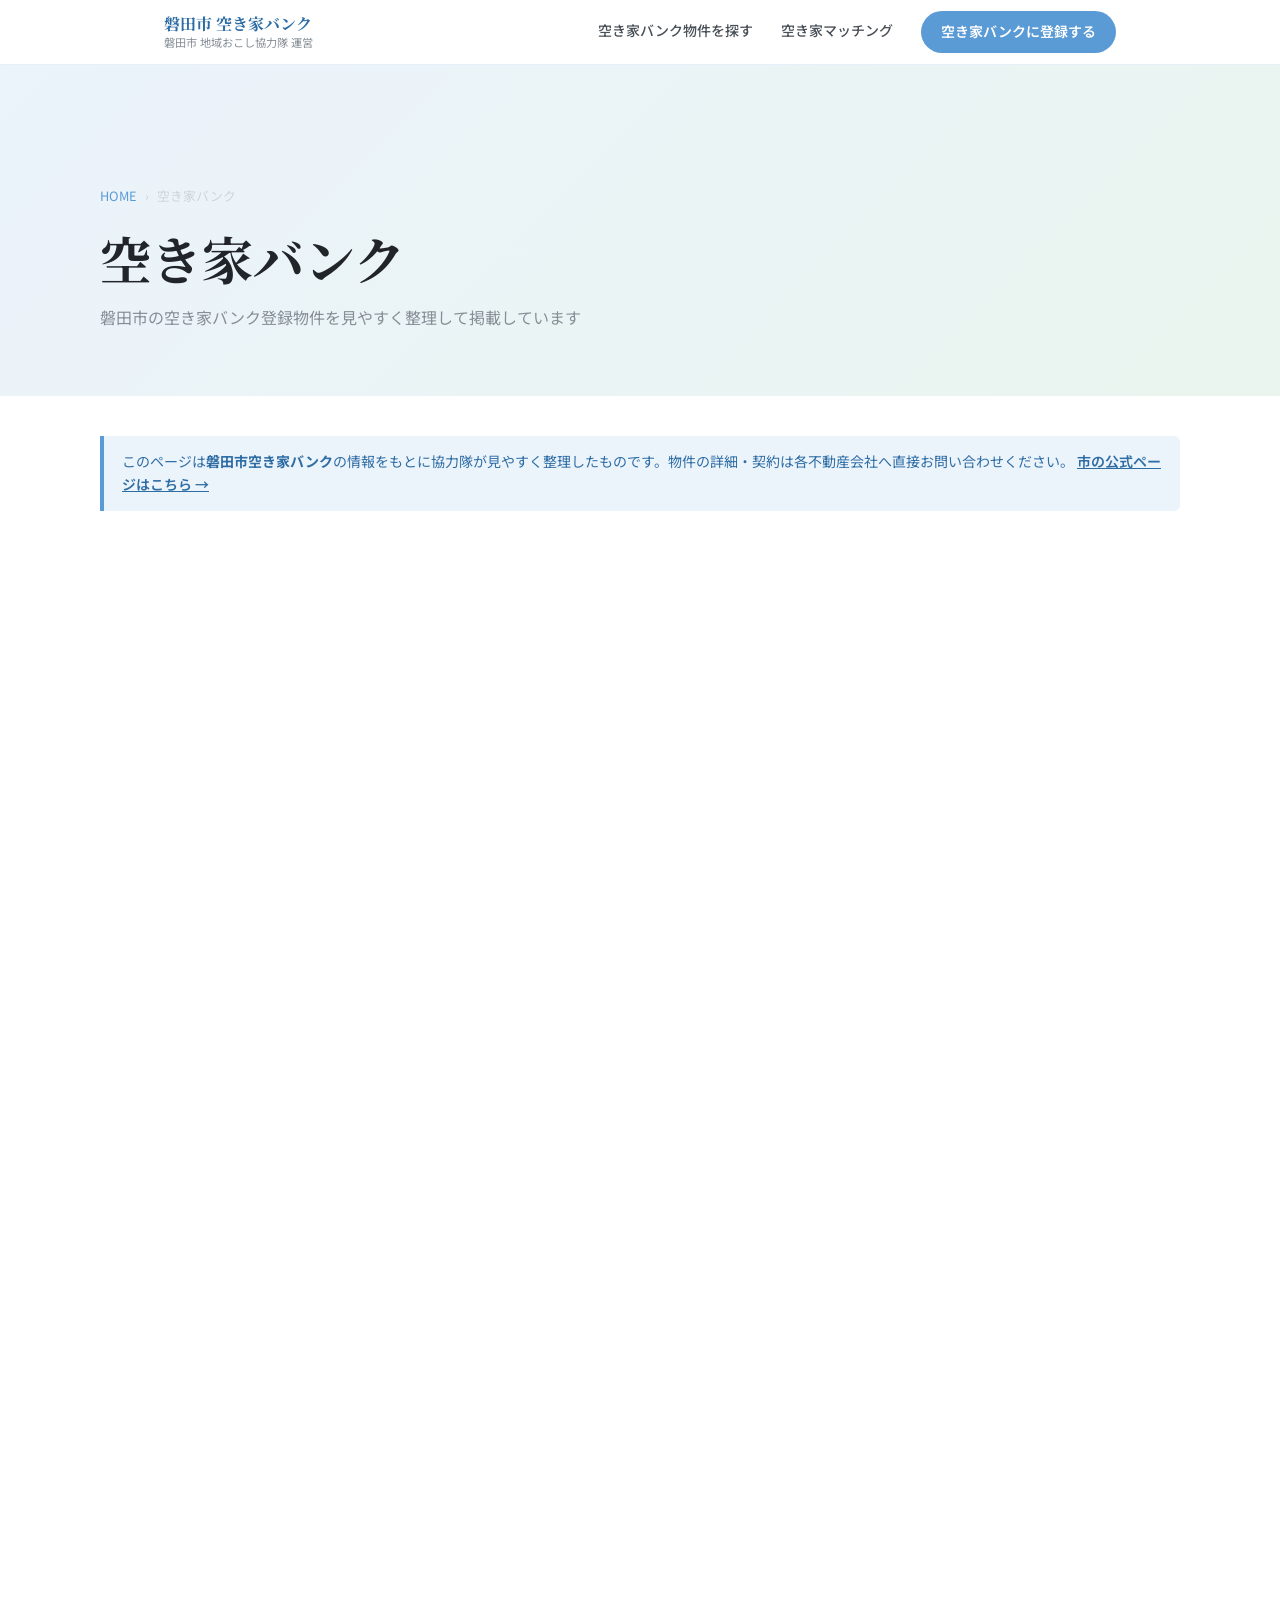
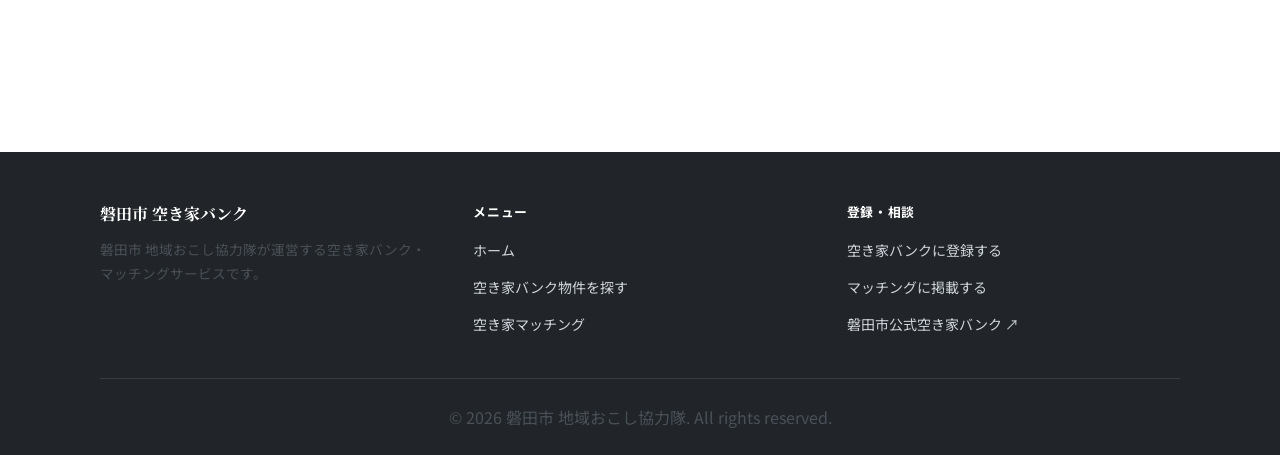
==== akiya-bank.html @ d86a4d5b "ヘッダー変更" ====
<!DOCTYPE html>
<html lang="ja">
<head>
  <meta charset="UTF-8">
  <meta name="viewport" content="width=device-width, initial-scale=1.0">
  <title>空き家バンク｜磐田市 地域おこし協力隊</title>
  <meta name="description" content="磐田市の空き家バンク登録物件を見やすく整理して掲載しています。エリア・カテゴリ・価格帯で絞り込めます。">
  <link rel="preconnect" href="https://fonts.googleapis.com">
  <link rel="preconnect" href="https://fonts.gstatic.com" crossorigin>
  <link href="https://fonts.googleapis.com/css2?family=Noto+Sans+JP:wght@400;500;700&family=Noto+Serif+JP:wght@400;700&display=swap" rel="stylesheet">
  <link rel="stylesheet" href="style.css">
  <style>
    .area-path { cursor: pointer; transition: opacity .15s; stroke: #fff; stroke-width: 2; }
    .area-path:hover { opacity: .82; }
    .area-path.active { stroke: var(--blue); stroke-width: 3; filter: drop-shadow(0 0 6px rgba(91,155,213,.4)); }

    /* 地図 + ボタン 左右レイアウト */
    .map-area-layout {
      display: flex;
      gap: 24px;
      align-items: center;
      margin-bottom: 8px;
    }
    .map-svg-wrap { flex-shrink: 0; }
    .map-area-buttons {
      flex: 1;
      display: flex;
      flex-direction: column;
      gap: 8px;
    }
    .area-btn {
      display: flex;
      align-items: center;
      gap: 10px;
      padding: 10px 16px;
      border-radius: var(--radius-sm);
      border: 1.5px solid var(--gray-200);
      background: var(--white);
      cursor: pointer;
      font-size: .88rem;
      font-weight: 600;
      color: var(--gray-700);
      transition: all var(--transition);
      font-family: 'Noto Sans JP', sans-serif;
      text-align: left;
      width: 100%;
    }
    .area-btn-swatch {
      width: 14px;
      height: 14px;
      border-radius: 3px;
      flex-shrink: 0;
      border: 1px solid rgba(0,0,0,.08);
    }
    .area-btn:hover { border-color: var(--blue); color: var(--blue-dark); }
    .area-btn.active {
      background: var(--blue-light);
      border-color: var(--blue);
      color: var(--blue-dark);
    }
    .area-btn.all-btn.active {
      background: var(--gray-900);
      border-color: var(--gray-900);
      color: var(--white);
    }
    @media (max-width: 600px) {
      .map-area-layout { flex-direction: column; align-items: stretch; }
      .map-svg-wrap { text-align: center; }
    }

    .search-box {
      background: var(--gray-50);
      border-radius: var(--radius-lg);
      padding: 28px;
      margin-bottom: 40px;
      border: 1px solid var(--gray-100);
    }
    .search-section-title {
      font-size: .75rem;
      font-weight: 700;
      color: var(--gray-500);
      letter-spacing: .08em;
      text-transform: uppercase;
      margin-bottom: 12px;
    }
    .search-divider {
      display: flex;
      align-items: center;
      gap: 12px;
      margin: 20px 0;
      color: var(--gray-500);
      font-size: .8rem;
    }
    .search-divider::before,
    .search-divider::after {
      content: '';
      flex: 1;
      height: 1px;
      background: var(--gray-300);
    }

    .sort-bar {
      display: flex;
      justify-content: space-between;
      align-items: center;
      margin-bottom: 20px;
      flex-wrap: wrap;
      gap: 12px;
    }
    .result-info { font-size: .9rem; color: var(--gray-500); }
    .result-info strong { color: var(--gray-900); font-size: 1.1rem; }
    .sort-select {
      padding: 8px 14px;
      border: 1.5px solid var(--gray-300);
      border-radius: 100px;
      font-size: .85rem;
      font-family: 'Noto Sans JP', sans-serif;
      color: var(--gray-700);
      background: var(--white);
      cursor: pointer;
      outline: none;
      appearance: none;
      padding-right: 28px;
      background-image: url("data:image/svg+xml,%3Csvg xmlns='http://www.w3.org/2000/svg' width='12' height='8' viewBox='0 0 12 8'%3E%3Cpath d='M1 1l5 5 5-5' stroke='%23868E96' stroke-width='1.5' fill='none' stroke-linecap='round'/%3E%3C/svg%3E");
      background-repeat: no-repeat;
      background-position: right 10px center;
    }

    .props-grid {
      display: grid;
      grid-template-columns: repeat(3, 1fr);
      gap: 24px;
    }

    .prop-detail-link {
      display: block;
      margin-top: 12px;
      padding: 8px;
      border-radius: var(--radius-sm);
      background: var(--blue-light);
      color: var(--blue-dark);
      font-size: .8rem;
      font-weight: 600;
      text-align: center;
      transition: background var(--transition);
    }
    .prop-detail-link:hover { background: var(--blue); color: var(--white); }

    .sold-overlay {
      position: relative;
    }
    .sold-overlay::after {
      content: '成約済';
      position: absolute;
      top: 12px; right: 12px;
      background: rgba(192,57,43,.9);
      color: #fff;
      font-size: .75rem;
      font-weight: 700;
      padding: 4px 10px;
      border-radius: 100px;
    }

    .notice-box {
      background: var(--blue-light);
      border-left: 4px solid var(--blue);
      border-radius: 0 var(--radius-sm) var(--radius-sm) 0;
      padding: 14px 18px;
      font-size: .875rem;
      color: var(--blue-dark);
      margin-bottom: 28px;
      line-height: 1.7;
    }

    .no-results {
      grid-column: 1/-1;
      text-align: center;
      padding: 60px 20px;
      color: var(--gray-500);
    }
    .no-results .icon { font-size: 3rem; margin-bottom: 12px; }

    @media (max-width: 900px) {
      .props-grid { grid-template-columns: repeat(2, 1fr); }
    }
    @media (max-width: 600px) {
      .props-grid { grid-template-columns: 1fr; }
      .search-box { padding: 18px; }
    }
  </style>
</head>
<body>

  <!-- ヘッダー -->
  <header class="site-header" id="header">
    <div class="header-inner">
      <a href="index.html" class="site-logo">
        磐田市 空き家バンク
        <span>磐田市 地域おこし協力隊 運営</span>
      </a>
      <nav class="nav-links">
        <a href="akiya-bank.html">空き家バンク物件を探す</a>
        <a href="akiya-matching.html">空き家マッチング</a>
        <a href="akiya-bank.html#register" class="nav-cta">空き家バンクに登録する</a>
      </nav>
      <button class="hamburger" id="hamburger" aria-label="メニューを開く">
        <span></span><span></span><span></span>
      </button>
    </div>
  </header>

  <nav class="mobile-nav" id="mobileNav">
    <a href="akiya-bank.html">空き家バンク物件を探す</a>
    <a href="akiya-matching.html">空き家マッチング</a>
    <a href="akiya-bank.html#register" class="nav-cta">空き家バンクに登録する</a>
  </nav>

  <main>

    <!-- ページヒーロー -->
    <div class="page-hero">
      <div class="container">
        <div class="breadcrumb" style="padding-top:0; margin-bottom:16px;">
          <a href="index.html">HOME</a>
          <span>›</span>
          <span>空き家バンク</span>
        </div>
        <h1>空き家バンク</h1>
        <p>磐田市の空き家バンク登録物件を見やすく整理して掲載しています</p>
      </div>
    </div>

    <section class="section" style="padding-top:40px;">
      <div class="container">

        <div class="notice-box">
          このページは<strong>磐田市空き家バンク</strong>の情報をもとに協力隊が見やすく整理したものです。物件の詳細・契約は各不動産会社へ直接お問い合わせください。
          <a href="https://www.city.iwata.shizuoka.jp/kurashi_tetsuzuki/juutaku_pet_seikatsu/1010112/1009122/index.html" target="_blank" style="color:var(--blue-dark);font-weight:600;text-decoration:underline;">市の公式ページはこちら →</a>
        </div>

        <!-- 検索ボックス -->
        <div class="search-box fade-up">

          <!-- エリアから探す（SVG地図 + ボタン） -->
          <div class="search-section-title">エリアから探す</div>
          <div class="map-area-layout">
            <div class="map-svg-wrap">
              <svg id="mapSvg" viewBox="0 0 246 504" xmlns="http://www.w3.org/2000/svg" style="width:100%;max-width:260px;display:block;">
                <path id="map-toyooka" class="area-path" fill="#C0DD97"
                  d="M220.5 14L246 0L220.5 31L213 42.5L189 70L196.5 89.5L178 106.5L160.5 146.5L134.5 154L124.5 169.5L109.5 205.5L81 195.5V169.5L89 128.5L98 119.5V82.5L89 58.5L134.5 35.5H146L153.5 20L220.5 14Z"
                  onclick="selectMapArea('toyooka')" />
                <text style="font-size:14px;font-weight:600;fill:#27500A;pointer-events:none;font-family:sans-serif" x="150" y="110" text-anchor="middle">豊岡</text>
                <path id="map-iwata" class="area-path" fill="#CECBF6"
                  d="M147.5 228.5L130.5 173.5L112 212L84.5 203L73.5 224.5L68 269H92.5L112 267L120 297.5L102 336.5L89 333L92.5 346L89 357.5L94.5 385.5H81L73.5 375.5L49.5 378V427.5L55.5 434.5L66 431.5L94.5 482.5L112 479L120 413.5H174.5L183 422L185 413.5L204 364L198 302H187V245.5L147.5 228.5Z"
                  onclick="selectMapArea('iwata')" />
                <text style="font-size:14px;font-weight:600;fill:#3C3489;pointer-events:none;font-family:sans-serif" x="148" y="310" text-anchor="middle">磐田</text>
                <path id="map-toyota" class="area-path" fill="#B5D4F4"
                  d="M33.5 320.5L67 270.5H90.5L111 268.5L119 297L101 334.5L87 331.5L90.5 345.5L87 357L90.5 383.5H82L74 373.5L51.5 377L22.5 368L33.5 320.5Z"
                  onclick="selectMapArea('toyota')" />
                <text style="font-size:14px;font-weight:600;fill:#0C447C;pointer-events:none;font-family:sans-serif" x="72" y="330" text-anchor="middle">豊田</text>
                <path id="map-ryuyo" class="area-path" fill="#FAC775"
                  d="M0 458L22 369.5L47 377.5V428L54 436L65 432.5L71 444L92 484L71 487L42.5 494.5L6.5 503.5L0 458Z"
                  onclick="selectMapArea('ryuyo')" />
                <text style="font-size:14px;font-weight:600;fill:#633806;pointer-events:none;font-family:sans-serif" x="42" y="460" text-anchor="middle">竜洋</text>
                <path id="map-fukuda" class="area-path" fill="#F5C4B3"
                  d="M122 415L113 479.5L209.5 470.5L204 440.5L214 436.5L209.5 424.5L188 418L183.5 424.5L173.5 415H122Z"
                  onclick="selectMapArea('fukuda')" />
                <text style="font-size:14px;font-weight:600;fill:#993C1D;pointer-events:none;font-family:sans-serif" x="165" y="450" text-anchor="middle">福田</text>
                <text style="font-size:11px;fill:#868E96;font-family:sans-serif" x="20" y="18" text-anchor="middle">N</text>
                <line x1="20" y1="22" x2="20" y2="34" stroke="#868E96" stroke-width="1"/>
                <polygon points="20,22 17,32 23,32" fill="#868E96"/>
              </svg>
            </div>
            <div class="map-area-buttons">
              <button class="area-btn all-btn active" onclick="selectMapArea('all')">
                <span class="area-btn-swatch" style="background:var(--gray-300);"></span>
                すべてのエリア
              </button>
              <button class="area-btn" id="abtn-toyooka" onclick="selectMapArea('toyooka')">
                <span class="area-btn-swatch" style="background:#C0DD97;"></span>
                豊岡
              </button>
              <button class="area-btn" id="abtn-iwata" onclick="selectMapArea('iwata')">
                <span class="area-btn-swatch" style="background:#CECBF6;"></span>
                磐田
              </button>
              <button class="area-btn" id="abtn-toyota" onclick="selectMapArea('toyota')">
                <span class="area-btn-swatch" style="background:#B5D4F4;"></span>
                豊田
              </button>
              <button class="area-btn" id="abtn-ryuyo" onclick="selectMapArea('ryuyo')">
                <span class="area-btn-swatch" style="background:#FAC775;"></span>
                竜洋
              </button>
              <button class="area-btn" id="abtn-fukuda" onclick="selectMapArea('fukuda')">
                <span class="area-btn-swatch" style="background:#F5C4B3;"></span>
                福田
              </button>
            </div>
          </div>

          <div class="search-divider">カテゴリから絞り込む</div>

          <!-- カテゴリから探す -->
          <div class="search-section-title">カテゴリ・条件</div>
          <div style="display:flex; gap:8px; flex-wrap:wrap; margin-bottom:16px;" id="categoryChips">
            <button class="chip active" data-cat="all">すべて</button>
            <button class="chip" data-cat="sale">売買</button>
            <button class="chip" data-cat="rent">賃貸</button>
            <button class="chip" data-cat="kominka">古民家</button>
            <button class="chip" data-cat="hiraya">平屋</button>
            <button class="chip" data-cat="parking">駐車場あり</button>
            <button class="chip" data-cat="reform">リフォーム済</button>
          </div>

          <!-- 価格帯 -->
          <div style="display:flex; gap:12px; align-items:center; flex-wrap:wrap;">
            <div class="search-section-title" style="margin:0;">価格帯</div>
            <select class="sort-select" id="priceFilter" style="border-radius:var(--radius-sm);">
              <option value="all">指定なし</option>
              <option value="0-500">〜500万円</option>
              <option value="500-1000">500〜1,000万円</option>
              <option value="1000-1500">1,000〜1,500万円</option>
              <option value="1500-2000">1,500〜2,000万円</option>
              <option value="2000-">2,000万円以上</option>
            </select>
          </div>

        </div>

        <!-- ソートバー -->
        <div class="sort-bar fade-up">
          <div class="result-info">
            <strong id="resultCount">8</strong> 件の物件
          </div>
          <select class="sort-select" id="sortSelect">
            <option value="default">並び替え：標準</option>
            <option value="price-asc">価格が安い順</option>
            <option value="price-desc">価格が高い順</option>
            <option value="new">新着順</option>
          </select>
        </div>

        <!-- 物件一覧 -->
        <div class="props-grid" id="propsGrid">

          <!-- 物件1 -->
          <div class="card prop-card fade-up"
            data-area="iwata"
            data-cat="sale kominka"
            data-price="300"
            data-sort-date="20260520"
            onclick="location.href='akiya-detail.html?id=prop-01'">
            <div class="card-img-placeholder" style="padding:0;overflow:hidden;">
              <img src="images/akiya/prop-01/exterior-1.png" alt="磐田市大平　平屋古民家" style="width:100%;height:100%;object-fit:cover;">
            </div>
            <div class="card-body">
              <div class="prop-tags">
                <span class="tag">売買</span>
                <span class="tag-green tag">豊岡</span>
                <span class="tag">古民家</span>
                <span class="tag">平屋</span>
              </div>
              <div class="prop-title">磐田市大平　平屋古民家（5DK）</div>
              <div class="prop-price">300万円<small>（税込）</small></div>
              <div class="prop-specs">
                <div class="prop-spec">問合せ <strong>カワイ ICOI不動産</strong></div>
                <div class="prop-spec">電話 <strong>0539-62-9200</strong></div>
              </div>
              <div class="prop-detail-link">詳細を見る →</div>
            </div>
          </div>

          <!-- 物件2 -->
          <div class="card prop-card fade-up"
            data-area="iwata"
            data-cat="sale"
            data-price="1690"
            data-sort-date="20260515"
            onclick="location.href='akiya-detail.html?id=prop-02'">
            <div class="card-img-placeholder">物件写真</div>
            <div class="card-body">
              <div class="prop-tags">
                <span class="tag">売買</span>
                <span class="tag-green tag">磐田</span>
              </div>
              <div class="prop-title">磐田市内　中古戸建住宅</div>
              <div class="prop-price">1,690万円<small>（税込）</small></div>
              <div class="prop-specs">
                <div class="prop-spec">問合せ <strong>富士ヶ丘サービス</strong></div>
                <div class="prop-spec">電話 <strong>0538-31-3308</strong></div>
              </div>
              <div class="prop-detail-link">詳細を見る →</div>
            </div>
          </div>

          <!-- 物件3 -->
          <div class="card prop-card fade-up"
            data-area="iwata"
            data-cat="sale"
            data-price="1470"
            data-sort-date="20260510"
            onclick="location.href='akiya-detail.html?id=prop-03'">
            <div class="card-img-placeholder">物件写真</div>
            <div class="card-body">
              <div class="prop-tags">
                <span class="tag">売買</span>
                <span class="tag-green tag">磐田</span>
              </div>
              <div class="prop-title">磐田市内　戸建て住宅</div>
              <div class="prop-price">1,470万円<small>（税込）</small></div>
              <div class="prop-specs">
                <div class="prop-spec">問合せ <strong>富士ヶ丘サービス</strong></div>
                <div class="prop-spec">電話 <strong>0538-31-3308</strong></div>
              </div>
              <div class="prop-detail-link">詳細を見る →</div>
            </div>
          </div>

          <!-- 物件4 -->
          <div class="card prop-card fade-up"
            data-area="iwata"
            data-cat="sale"
            data-price="1899"
            data-sort-date="20260505"
            onclick="location.href='akiya-detail.html?id=prop-04'">
            <div class="card-img-placeholder">物件写真</div>
            <div class="card-body">
              <div class="prop-tags">
                <span class="tag">売買</span>
                <span class="tag-green tag">磐田</span>
              </div>
              <div class="prop-title">磐田市今之浦　中古戸建て</div>
              <div class="prop-price">1,899万円<small>（税込）</small></div>
              <div class="prop-specs">
                <div class="prop-spec">問合せ <strong>カチタス磐田店</strong></div>
                <div class="prop-spec">電話 <strong>0538-21-4810</strong></div>
              </div>
              <div class="prop-detail-link">詳細を見る →</div>
            </div>
          </div>

          <!-- 物件5（ダミー：豊岡） -->
          <div class="card prop-card fade-up"
            data-area="toyooka"
            data-cat="sale kominka hiraya"
            data-price="850"
            data-sort-date="20260501"
            onclick="location.href='akiya-detail.html?id=prop-05'">
            <div class="card-img-placeholder">物件写真</div>
            <div class="card-body">
              <div class="prop-tags">
                <span class="tag">売買</span>
                <span class="tag-green tag">豊岡</span>
                <span class="tag">古民家</span>
                <span class="tag">平屋</span>
              </div>
              <div class="prop-title">豊岡地区　平屋古民家</div>
              <div class="prop-price">850万円<small>（税込）</small></div>
              <div class="prop-specs">
                <div class="prop-spec">問合せ <strong>富士ヶ丘サービス</strong></div>
                <div class="prop-spec">電話 <strong>0538-31-3308</strong></div>
              </div>
              <div class="prop-detail-link">詳細を見る →</div>
            </div>
          </div>

          <!-- 物件6（ダミー：豊田） -->
          <div class="card prop-card fade-up"
            data-area="toyota"
            data-cat="sale parking reform"
            data-price="1200"
            data-sort-date="20260428"
            onclick="location.href='akiya-detail.html?id=prop-06'">
            <div class="card-img-placeholder">物件写真</div>
            <div class="card-body">
              <div class="prop-tags">
                <span class="tag">売買</span>
                <span class="tag-green tag">豊田</span>
                <span class="tag">駐車場あり</span>
                <span class="tag">リフォーム済</span>
              </div>
              <div class="prop-title">豊田地区　リフォーム済み戸建て</div>
              <div class="prop-price">1,200万円<small>（税込）</small></div>
              <div class="prop-specs">
                <div class="prop-spec">問合せ <strong>富士ヶ丘サービス</strong></div>
                <div class="prop-spec">電話 <strong>0538-31-3308</strong></div>
              </div>
              <div class="prop-detail-link">詳細を見る →</div>
            </div>
          </div>

          <!-- 物件7（ダミー：竜洋） -->
          <div class="card prop-card fade-up"
            data-area="ryuyo"
            data-cat="rent parking"
            data-price="45"
            data-sort-date="20260420"
            onclick="location.href='akiya-detail.html?id=prop-07'">
            <div class="card-img-placeholder">物件写真</div>
            <div class="card-body">
              <div class="prop-tags">
                <span class="tag">賃貸</span>
                <span class="tag-green tag">竜洋</span>
                <span class="tag">駐車場あり</span>
              </div>
              <div class="prop-title">竜洋地区　一戸建て</div>
              <div class="prop-price">4.5万円<small>/月</small></div>
              <div class="prop-specs">
                <div class="prop-spec">問合せ <strong>富士ヶ丘サービス</strong></div>
                <div class="prop-spec">電話 <strong>0538-31-3308</strong></div>
              </div>
              <div class="prop-detail-link">詳細を見る →</div>
            </div>
          </div>

          <!-- 物件8（ダミー：福田） -->
          <div class="card prop-card fade-up"
            data-area="fukuda"
            data-cat="sale kominka parking"
            data-price="980"
            data-sort-date="20260415"
            onclick="location.href='akiya-detail.html?id=prop-08'">
            <div class="card-img-placeholder">物件写真</div>
            <div class="card-body">
              <div class="prop-tags">
                <span class="tag">売買</span>
                <span class="tag-green tag">福田</span>
                <span class="tag">古民家</span>
                <span class="tag">駐車場あり</span>
              </div>
              <div class="prop-title">福田地区　古民家戸建て</div>
              <div class="prop-price">980万円<small>（税込）</small></div>
              <div class="prop-specs">
                <div class="prop-spec">問合せ <strong>富士ヶ丘サービス</strong></div>
                <div class="prop-spec">電話 <strong>0538-31-3308</strong></div>
              </div>
              <div class="prop-detail-link">詳細を見る →</div>
            </div>
          </div>

        </div>

        <!-- 結果なし表示（JS制御） -->
        <div id="noResults" style="display:none;" class="no-results">
          <div class="icon">🏚️</div>
          <p>条件に合う物件が見つかりませんでした。<br>絞り込み条件を変えてみてください。</p>
        </div>

        <!-- 相談CTA -->
        <div id="register" style="text-align:center; margin-top:56px; padding:40px; background:var(--blue-light); border-radius:var(--radius-lg);" class="fade-up">
          <h3 style="margin-bottom:10px;">気になる物件がありましたか？</h3>
          <p style="margin-bottom:24px; color:var(--gray-700);">移住コーディネーターが物件見学や手続きをサポートします。お気軽にご相談ください。</p>
          <a href="consult.html" class="btn btn-primary">移住相談フォームへ</a>
        </div>

      </div>
    </section>
  </main>

  <!-- フッター -->
  <footer class="site-footer">
    <div class="container">
      <div class="footer-inner">
        <div>
          <div class="footer-logo">磐田市 空き家バンク</div>
          <p class="footer-desc">磐田市 地域おこし協力隊が運営する空き家バンク・マッチングサービスです。</p>
        </div>
        <div>
          <div class="footer-heading">メニュー</div>
          <ul class="footer-links">
            <li><a href="index.html">ホーム</a></li>
            <li><a href="akiya-bank.html">空き家バンク物件を探す</a></li>
            <li><a href="akiya-matching.html">空き家マッチング</a></li>
          </ul>
        </div>
        <div>
          <div class="footer-heading">登録・相談</div>
          <ul class="footer-links">
            <li><a href="akiya-bank.html#register">空き家バンクに登録する</a></li>
            <li><a href="akiya-matching.html#register">マッチングに掲載する</a></li>
            <li><a href="https://www.city.iwata.shizuoka.jp/kurashi_tetsuzuki/juutaku_pet_seikatsu/1010112/1009122/index.html" target="_blank">磐田市公式空き家バンク ↗</a></li>
          </ul>
        </div>
      </div>
      <div class="footer-bottom">
        <p>© 2026 磐田市 地域おこし協力隊. All rights reserved.</p>
      </div>
    </div>
  </footer>

  <script>
    // ヘッダースクロール
    const header = document.getElementById('header');
    window.addEventListener('scroll', () => {
      header.classList.toggle('scrolled', window.scrollY > 10);
    });

    // ハンバーガー
    const hamburger = document.getElementById('hamburger');
    const mobileNav = document.getElementById('mobileNav');
    const mobileSubToggle = document.getElementById('mobileSubToggle');
    const mobileSubMenu = document.getElementById('mobileSubMenu');
    hamburger.addEventListener('click', () => {
      hamburger.classList.toggle('open');
      mobileNav.classList.toggle('open');
      if (!mobileNav.classList.contains('open')) {
        mobileSubToggle.setAttribute('aria-expanded', 'false');
        mobileSubMenu.classList.remove('open');
      }
    });
    mobileSubToggle.addEventListener('click', () => {
      const expanded = mobileSubToggle.getAttribute('aria-expanded') === 'true';
      mobileSubToggle.setAttribute('aria-expanded', String(!expanded));
      mobileSubMenu.classList.toggle('open');
    });
    mobileNav.querySelectorAll('a').forEach(a => {
      a.addEventListener('click', () => {
        hamburger.classList.remove('open');
        mobileNav.classList.remove('open');
        mobileSubToggle.setAttribute('aria-expanded', 'false');
        mobileSubMenu.classList.remove('open');
      });
    });

    // フェードアップ
    const observer = new IntersectionObserver((entries) => {
      entries.forEach((e, i) => {
        if (e.isIntersecting) setTimeout(() => e.target.classList.add('visible'), i * 80);
      });
    }, { threshold: 0.1 });
    document.querySelectorAll('.fade-up').forEach(el => observer.observe(el));

    // --- 絞り込み・並び替えロジック ---
    let currentArea = 'all';
    let currentCat  = 'all';
    let currentPrice = 'all';
    let currentSort  = 'default';

    const allCards = Array.from(document.querySelectorAll('#propsGrid .card'));

    // SVG地図エリア選択
    function selectMapArea(id) {
      currentArea = id;
      document.querySelectorAll('.area-path').forEach(p => p.classList.remove('active'));
      document.querySelectorAll('.area-btn').forEach(c => c.classList.remove('active'));
      if (id !== 'all') {
        const path = document.getElementById('map-' + id);
        if (path) path.classList.add('active');
        const btn = document.getElementById('abtn-' + id);
        if (btn) btn.classList.add('active');
      } else {
        document.querySelector('.area-btn.all-btn').classList.add('active');
      }
      applyFilters();
    }

    // カテゴリチップ
    document.querySelectorAll('#categoryChips .chip').forEach(chip => {
      chip.addEventListener('click', () => {
        document.querySelectorAll('#categoryChips .chip').forEach(c => c.classList.remove('active'));
        chip.classList.add('active');
        currentCat = chip.dataset.cat;
        applyFilters();
      });
    });

    // 価格帯
    document.getElementById('priceFilter').addEventListener('change', function() {
      currentPrice = this.value;
      applyFilters();
    });

    // 並び替え
    document.getElementById('sortSelect').addEventListener('change', function() {
      currentSort = this.value;
      applyFilters();
    });

    function applyFilters() {
      const grid = document.getElementById('propsGrid');

      // フィルタリング
      let visible = allCards.filter(card => {
        const area = card.dataset.area;
        const cats = card.dataset.cat.split(' ');
        const price = parseInt(card.dataset.price);

        if (currentArea !== 'all' && area !== currentArea) return false;
        if (currentCat !== 'all' && !cats.includes(currentCat)) return false;

        if (currentPrice !== 'all') {
          const [min, max] = currentPrice.split('-').map(v => v === '' ? Infinity : parseInt(v));
          if (price < min || price > (max || Infinity)) return false;
        }

        return true;
      });

      // 並び替え
      if (currentSort === 'price-asc') {
        visible.sort((a, b) => parseInt(a.dataset.price) - parseInt(b.dataset.price));
      } else if (currentSort === 'price-desc') {
        visible.sort((a, b) => parseInt(b.dataset.price) - parseInt(a.dataset.price));
      } else if (currentSort === 'new') {
        visible.sort((a, b) => parseInt(b.dataset.sortDate) - parseInt(a.dataset.sortDate));
      }

      // 表示更新
      allCards.forEach(c => c.style.display = 'none');
      visible.forEach(c => {
        c.style.display = '';
        grid.appendChild(c);
      });

      document.getElementById('resultCount').textContent = visible.length;
      document.getElementById('noResults').style.display = visible.length === 0 ? 'block' : 'none';
    }
  </script>

</body>
</html>
---- style.css ----
/* ===== RESET & BASE ===== */
*, *::before, *::after { box-sizing: border-box; margin: 0; padding: 0; }

:root {
  --blue:      #5B9BD5;
  --blue-dark: #2E6DA4;
  --blue-light:#EBF3FB;
  --green:     #6BBF8E;
  --green-light:#EAF5EF;
  --gray-50:   #F8F9FA;
  --gray-100:  #F1F3F5;
  --gray-300:  #CED4DA;
  --gray-500:  #868E96;
  --gray-700:  #495057;
  --gray-900:  #212529;
  --white:     #FFFFFF;
  --radius-sm: 6px;
  --radius-md: 12px;
  --radius-lg: 20px;
  --shadow-sm: 0 1px 4px rgba(0,0,0,.06);
  --shadow-md: 0 4px 16px rgba(0,0,0,.08);
  --shadow-lg: 0 8px 32px rgba(0,0,0,.10);
  --transition: .25s ease;
  --max-w: 1080px;
}

html { scroll-behavior: smooth; font-size: 16px; }

body {
  font-family: 'Noto Sans JP', sans-serif;
  color: var(--gray-900);
  background: var(--white);
  line-height: 1.8;
  -webkit-font-smoothing: antialiased;
}

img { max-width: 100%; height: auto; display: block; }
a { color: inherit; text-decoration: none; }
ul { list-style: none; }

/* ===== TYPOGRAPHY ===== */
h1, h2, h3, h4 {
  font-family: 'Noto Serif JP', serif;
  line-height: 1.4;
  font-weight: 700;
}
h1 { font-size: clamp(2rem, 5vw, 3.2rem); }
h2 { font-size: clamp(1.5rem, 3vw, 2rem); }
h3 { font-size: clamp(1.1rem, 2vw, 1.3rem); }
p  { font-size: clamp(.9rem, 1.5vw, 1rem); color: var(--gray-700); }

/* ===== LAYOUT ===== */
.container { width: 90%; max-width: var(--max-w); margin: 0 auto; }
.section    { padding: clamp(48px, 8vw, 96px) 0; }
.section-title {
  text-align: center;
  margin-bottom: 12px;
  color: var(--gray-900);
}
.section-sub {
  text-align: center;
  color: var(--gray-500);
  font-size: .95rem;
  margin-bottom: 48px;
}
.section-title::after {
  content: '';
  display: block;
  width: 40px;
  height: 3px;
  background: var(--blue);
  margin: 12px auto 0;
  border-radius: 2px;
}

/* ===== HEADER / NAV ===== */
.site-header {
  position: fixed;
  top: 0; left: 0; right: 0;
  z-index: 100;
  background: rgba(255,255,255,.88);
  backdrop-filter: blur(12px);
  -webkit-backdrop-filter: blur(12px);
  border-bottom: 1px solid rgba(91,155,213,.15);
  transition: box-shadow var(--transition);
}
.site-header.scrolled { box-shadow: var(--shadow-md); }

.header-inner {
  display: flex;
  align-items: center;
  justify-content: space-between;
  height: 64px;
  padding: 0 5%;
  max-width: var(--max-w);
  margin: 0 auto;
}

.site-logo {
  font-family: 'Noto Serif JP', serif;
  font-size: 1rem;
  font-weight: 700;
  color: var(--blue-dark);
  line-height: 1.3;
}
.site-logo span {
  display: block;
  font-size: .7rem;
  font-weight: 400;
  color: var(--gray-500);
  font-family: 'Noto Sans JP', sans-serif;
}
.site-logo .demo-badge {
  font-size: .65rem;
  font-weight: 400;
  color: var(--gray-400);
  font-family: 'Noto Sans JP', sans-serif;
  margin-left: 4px;
}

.nav-links {
  display: flex;
  gap: 28px;
  align-items: center;
}
.nav-links a {
  font-size: .875rem;
  color: var(--gray-700);
  font-weight: 500;
  position: relative;
  padding-bottom: 2px;
  transition: color var(--transition);
}
.nav-links a::after {
  content: '';
  position: absolute;
  bottom: 0; left: 0;
  width: 0; height: 2px;
  background: var(--blue);
  transition: width var(--transition);
  border-radius: 1px;
}
.nav-links a:hover { color: var(--blue); }
.nav-links a:hover::after { width: 100%; }

.nav-cta {
  background: var(--blue);
  color: var(--white) !important;
  padding: 8px 20px !important;
  border-radius: 100px;
  font-size: .875rem !important;
  font-weight: 600 !important;
  transition: background var(--transition), transform var(--transition) !important;
}
.nav-cta::after { display: none !important; }
.nav-cta:hover {
  background: var(--blue-dark) !important;
  transform: translateY(-1px);
}

/* ===== DROPDOWN ===== */
.nav-dropdown {
  position: relative;
}
.nav-dropdown-toggle {
  display: flex !important;
  align-items: center;
  gap: 3px;
  cursor: pointer;
}
.nav-caret {
  font-size: .6rem;
  display: inline-block;
  transition: transform var(--transition);
  line-height: 1;
}
.nav-dropdown:hover .nav-caret {
  transform: rotate(180deg);
}
.nav-dropdown-menu {
  position: absolute;
  top: 100%;
  left: 50%;
  transform: translateX(-50%) translateY(-6px);
  background: var(--white);
  border-radius: var(--radius-md);
  box-shadow: var(--shadow-lg);
  border: 1px solid var(--gray-100);
  min-width: 152px;
  padding: 22px 0 6px;
  opacity: 0;
  visibility: hidden;
  pointer-events: none;
  transition: opacity var(--transition), transform var(--transition), visibility var(--transition);
}
.nav-dropdown:hover .nav-dropdown-menu {
  opacity: 1;
  visibility: visible;
  pointer-events: auto;
  transform: translateX(-50%) translateY(0);
}
.nav-dropdown-menu a {
  display: block !important;
  padding: 10px 20px !important;
  padding-bottom: 10px !important;
  font-size: .85rem !important;
  color: var(--gray-700) !important;
  font-weight: 500 !important;
  white-space: nowrap;
  transition: color var(--transition), background-color var(--transition);
}
.nav-dropdown-menu a::after { display: none !important; }
.nav-dropdown-menu a:hover {
  color: var(--blue) !important;
  background-color: var(--blue-light);
}

/* ===== MOBILE SUBMENU ===== */
.mobile-sub-group {
  display: flex;
  flex-direction: column;
  align-items: center;
}
.mobile-sub-toggle {
  background: none;
  border: none;
  font-family: 'Noto Sans JP', sans-serif;
  font-size: 1.2rem;
  font-weight: 500;
  color: var(--gray-900);
  cursor: pointer;
  display: flex;
  align-items: center;
  gap: 5px;
  transition: color var(--transition);
  padding: 0;
}
.mobile-sub-toggle:hover { color: var(--blue); }
.mobile-sub-caret {
  font-size: .75rem;
  display: inline-block;
  transition: transform var(--transition);
}
.mobile-sub-toggle[aria-expanded="true"] .mobile-sub-caret {
  transform: rotate(180deg);
}
.mobile-sub-menu {
  display: none;
  flex-direction: column;
  align-items: center;
  gap: 12px;
  margin-top: 16px;
}
.mobile-sub-menu.open { display: flex; }
.mobile-sub-menu a {
  font-size: 1rem !important;
  color: var(--blue-dark) !important;
  font-weight: 500;
}
.mobile-sub-menu a:hover { color: var(--blue) !important; }

/* ===== HAMBURGER ===== */
.hamburger {
  display: none;
  flex-direction: column;
  gap: 5px;
  cursor: pointer;
  padding: 6px;
  background: none;
  border: none;
}
.hamburger span {
  display: block;
  width: 22px;
  height: 2px;
  background: var(--gray-700);
  border-radius: 2px;
  transition: transform var(--transition), opacity var(--transition);
}
.hamburger.open span:nth-child(1) { transform: translateY(7px) rotate(45deg); }
.hamburger.open span:nth-child(2) { opacity: 0; }
.hamburger.open span:nth-child(3) { transform: translateY(-7px) rotate(-45deg); }

/* ===== MOBILE NAV ===== */
.mobile-nav {
  display: none;
  position: fixed;
  top: 64px; left: 0; right: 0; bottom: 0;
  background: rgba(255,255,255,.97);
  z-index: 99;
  flex-direction: column;
  align-items: center;
  justify-content: center;
  gap: 32px;
}
.mobile-nav.open { display: flex; }
.mobile-nav a {
  font-size: 1.2rem;
  font-weight: 500;
  color: var(--gray-900);
  transition: color var(--transition);
}
.mobile-nav a:hover { color: var(--blue); }
.mobile-nav .nav-cta {
  background: var(--blue);
  color: var(--white) !important;
  padding: 12px 32px;
  border-radius: 100px;
}

/* ===== BUTTONS ===== */
.btn {
  display: inline-flex;
  align-items: center;
  gap: 6px;
  padding: 12px 28px;
  border-radius: 100px;
  font-weight: 600;
  font-size: .95rem;
  cursor: pointer;
  transition: transform var(--transition), box-shadow var(--transition);
  border: none;
}
.btn:hover { transform: translateY(-2px); box-shadow: var(--shadow-md); }
.btn-primary { background: var(--blue); color: var(--white); }
.btn-primary:hover { background: var(--blue-dark); }
.btn-secondary { background: var(--white); color: var(--blue); border: 1.5px solid var(--blue); }
.btn-secondary:hover { background: var(--blue-light); }
.btn-green { background: var(--green); color: var(--white); }
.btn-green:hover { background: #4DA877; }
.btn-full { width: 100%; justify-content: center; border-radius: var(--radius-md); }

/* ===== CARDS ===== */
.card {
  background: var(--white);
  border-radius: var(--radius-md);
  box-shadow: var(--shadow-sm);
  border: 1px solid var(--gray-100);
  overflow: hidden;
  transition: transform var(--transition), box-shadow var(--transition);
}
.card:hover { transform: translateY(-4px); box-shadow: var(--shadow-lg); }
.card-body { padding: 20px; }
.card-img {
  width: 100%;
  aspect-ratio: 16/9;
  object-fit: cover;
  background: var(--gray-100);
}
.card-img-placeholder {
  width: 100%;
  aspect-ratio: 16/9;
  background: linear-gradient(135deg, var(--blue-light), var(--green-light));
  display: flex;
  align-items: center;
  justify-content: center;
  color: var(--gray-500);
  font-size: .85rem;
}

/* ===== TAGS / BADGES ===== */
.tag {
  display: inline-block;
  padding: 3px 10px;
  border-radius: 100px;
  font-size: .75rem;
  font-weight: 600;
  background: var(--blue-light);
  color: var(--blue-dark);
}
.tag-green { background: var(--green-light); color: #2D7A52; }
.tag-gray  { background: var(--gray-100); color: var(--gray-500); }
.tag-sold  { background: #FDECEA; color: #C0392B; }

/* ===== FORM ===== */
.form-group { margin-bottom: 20px; }
.form-label {
  display: block;
  font-size: .875rem;
  font-weight: 600;
  color: var(--gray-700);
  margin-bottom: 6px;
}
.form-label .required {
  color: #E03131;
  margin-left: 4px;
  font-size: .75rem;
}
.form-input,
.form-select,
.form-textarea {
  width: 100%;
  padding: 12px 16px;
  border: 1.5px solid var(--gray-300);
  border-radius: var(--radius-sm);
  font-size: .95rem;
  font-family: 'Noto Sans JP', sans-serif;
  color: var(--gray-900);
  background: var(--white);
  transition: border-color var(--transition), box-shadow var(--transition);
  outline: none;
  appearance: none;
}
.form-input:focus,
.form-select:focus,
.form-textarea:focus {
  border-color: var(--blue);
  box-shadow: 0 0 0 3px rgba(91,155,213,.15);
}
.form-textarea { height: 120px; resize: vertical; }

/* ===== FAQ アコーディオン ===== */
.faq-item { border-bottom: 1px solid var(--gray-100); }
.faq-q {
  display: flex;
  justify-content: space-between;
  align-items: center;
  padding: 20px 0;
  cursor: pointer;
  gap: 16px;
}
.faq-q-text { font-size: 1rem; font-weight: 600; color: var(--gray-900); flex: 1; line-height: 1.5; }
.faq-icon {
  width: 28px; height: 28px;
  border-radius: 50%;
  background: var(--blue-light);
  color: var(--blue);
  display: flex; align-items: center; justify-content: center;
  font-size: 1.2rem;
  font-weight: 300;
  flex-shrink: 0;
  transition: transform var(--transition), background var(--transition);
}
.faq-item.open .faq-icon { transform: rotate(45deg); background: var(--blue); color: var(--white); }
.faq-a {
  font-size: .95rem;
  color: var(--gray-700);
  line-height: 1.8;
  padding-bottom: 20px;
  display: none;
}
.faq-item.open .faq-a { display: block; }

/* ===== FOOTER ===== */
.site-footer {
  background: var(--gray-900);
  color: var(--gray-300);
  padding: 48px 0 24px;
}
.footer-inner {
  display: grid;
  grid-template-columns: 1fr 1fr 1fr;
  gap: 40px;
  margin-bottom: 40px;
}
.footer-logo {
  font-family: 'Noto Serif JP', serif;
  font-size: 1rem;
  color: var(--white);
  font-weight: 700;
  margin-bottom: 8px;
}
.footer-desc { font-size: .85rem; line-height: 1.8; }
.footer-heading { font-size: .8rem; font-weight: 700; color: var(--white); margin-bottom: 12px; letter-spacing: .05em; text-transform: uppercase; }
.footer-links { display: flex; flex-direction: column; gap: 8px; }
.footer-links a { font-size: .875rem; color: var(--gray-300); transition: color var(--transition); }
.footer-links a:hover { color: var(--white); }
.footer-bottom {
  border-top: 1px solid rgba(255,255,255,.1);
  padding-top: 24px;
  text-align: center;
  font-size: .8rem;
  color: var(--gray-500);
}

/* ===== HERO ===== */
.hero {
  min-height: 100svh;
  display: flex;
  align-items: center;
  padding-top: 64px;
  position: relative;
  overflow: hidden;
}
.hero-bg {
  position: absolute;
  inset: 0;
  background: linear-gradient(135deg, var(--blue-light) 0%, var(--white) 50%, var(--green-light) 100%);
  z-index: 0;
}
.hero-content { position: relative; z-index: 1; }
.hero-eyebrow {
  display: inline-flex;
  align-items: center;
  gap: 8px;
  font-size: .8rem;
  font-weight: 600;
  color: var(--blue);
  letter-spacing: .08em;
  margin-bottom: 20px;
}
.hero-eyebrow::before {
  content: '';
  width: 24px; height: 2px;
  background: var(--blue);
  border-radius: 1px;
}
.hero-title { margin-bottom: 20px; color: var(--gray-900); }
.hero-title em { font-style: normal; color: var(--blue); }
.hero-desc { font-size: 1.05rem; max-width: 480px; margin-bottom: 36px; }
.hero-btns { display: flex; gap: 12px; flex-wrap: wrap; }

/* ===== SCROLL ANIMATION ===== */
.fade-up {
  opacity: 0;
  transform: translateY(24px);
  transition: opacity .6s ease, transform .6s ease;
}
.fade-up.visible { opacity: 1; transform: translateY(0); }

/* ===== GRID ===== */
.grid-3 { display: grid; grid-template-columns: repeat(3, 1fr); gap: 24px; }
.grid-2 { display: grid; grid-template-columns: repeat(2, 1fr); gap: 24px; }

/* ===== BREADCRUMB ===== */
.breadcrumb {
  display: flex;
  gap: 8px;
  align-items: center;
  font-size: .8rem;
  color: var(--gray-500);
  padding: 80px 0 0;
  margin-bottom: 32px;
}
.breadcrumb a { color: var(--blue); }
.breadcrumb span { color: var(--gray-300); }

/* ===== PAGE HERO (サブページ) ===== */
.page-hero {
  background: linear-gradient(135deg, var(--blue-light), var(--green-light));
  padding: clamp(80px, 12vw, 120px) 0 clamp(40px, 6vw, 64px);
  margin-top: 64px;
}
.page-hero h1 { color: var(--gray-900); margin-bottom: 8px; }
.page-hero p  { color: var(--gray-500); font-size: 1rem; }

/* ===== PROPERTY CARD (空き家バンク) ===== */
.prop-card { cursor: pointer; }
.prop-card .card-img-placeholder { aspect-ratio: 4/3; }
.prop-tags { display: flex; gap: 6px; flex-wrap: wrap; margin-bottom: 10px; }
.prop-title { font-size: 1rem; font-weight: 700; margin-bottom: 6px; }
.prop-price { font-size: 1.4rem; font-weight: 700; color: var(--blue-dark); margin-bottom: 10px; }
.prop-price small { font-size: .75rem; font-weight: 400; color: var(--gray-500); }
.prop-specs { display: grid; grid-template-columns: 1fr 1fr; gap: 4px; }
.prop-spec { font-size: .8rem; color: var(--gray-500); }
.prop-spec strong { color: var(--gray-900); }

/* ===== FILTER BAR ===== */
.filter-bar {
  background: var(--gray-50);
  border-radius: var(--radius-md);
  padding: 20px;
  margin-bottom: 32px;
  display: flex;
  gap: 12px;
  flex-wrap: wrap;
  align-items: center;
}
.filter-label { font-size: .85rem; font-weight: 600; color: var(--gray-700); white-space: nowrap; }
.filter-chips { display: flex; gap: 8px; flex-wrap: wrap; }
.chip {
  padding: 6px 14px;
  border-radius: 100px;
  font-size: .8rem;
  font-weight: 500;
  border: 1.5px solid var(--gray-300);
  color: var(--gray-700);
  cursor: pointer;
  background: var(--white);
  transition: all var(--transition);
}
.chip:hover, .chip.active {
  background: var(--blue);
  border-color: var(--blue);
  color: var(--white);
}

/* ===== MEMBER CARD ===== */
.member-card { text-align: center; }
.member-avatar {
  width: 100px; height: 100px;
  border-radius: 50%;
  object-fit: cover;
  margin: 0 auto 16px;
  border: 3px solid var(--blue-light);
  background: var(--blue-light);
}
.member-avatar-placeholder {
  width: 100px; height: 100px;
  border-radius: 50%;
  background: var(--blue-light);
  display: flex; align-items: center; justify-content: center;
  font-size: 2rem;
  color: var(--blue);
  margin: 0 auto 16px;
}
.member-name { font-size: 1.1rem; font-weight: 700; margin-bottom: 4px; }
.member-role { font-size: .85rem; color: var(--blue); font-weight: 600; margin-bottom: 8px; }
.member-area { font-size: .8rem; color: var(--gray-500); margin-bottom: 12px; }
.member-msg { font-size: .9rem; color: var(--gray-700); line-height: 1.7; }

/* ===== NOTICE BOX ===== */
.notice-box {
  background: var(--blue-light);
  border-left: 4px solid var(--blue);
  border-radius: 0 var(--radius-sm) var(--radius-sm) 0;
  padding: 14px 18px;
  font-size: .875rem;
  color: var(--blue-dark);
  margin-bottom: 24px;
  line-height: 1.7;
}

/* ===== RESPONSIVE ===== */
@media (max-width: 768px) {
  .nav-links { display: none; }
  .hamburger { display: flex; }
  .grid-3 { grid-template-columns: 1fr; }
  .grid-2 { grid-template-columns: 1fr; }
  .footer-inner { grid-template-columns: 1fr; gap: 32px; }
  .filter-bar { flex-direction: column; align-items: flex-start; }
  .hero-btns { flex-direction: column; }
  .hero-btns .btn { width: 100%; justify-content: center; }
}

@media (max-width: 480px) {
  .prop-specs { grid-template-columns: 1fr; }
}

@media (prefers-reduced-motion: reduce) {
  .fade-up { opacity: 1; transform: none; transition: none; }
  * { transition: none !important; animation: none !important; }
}
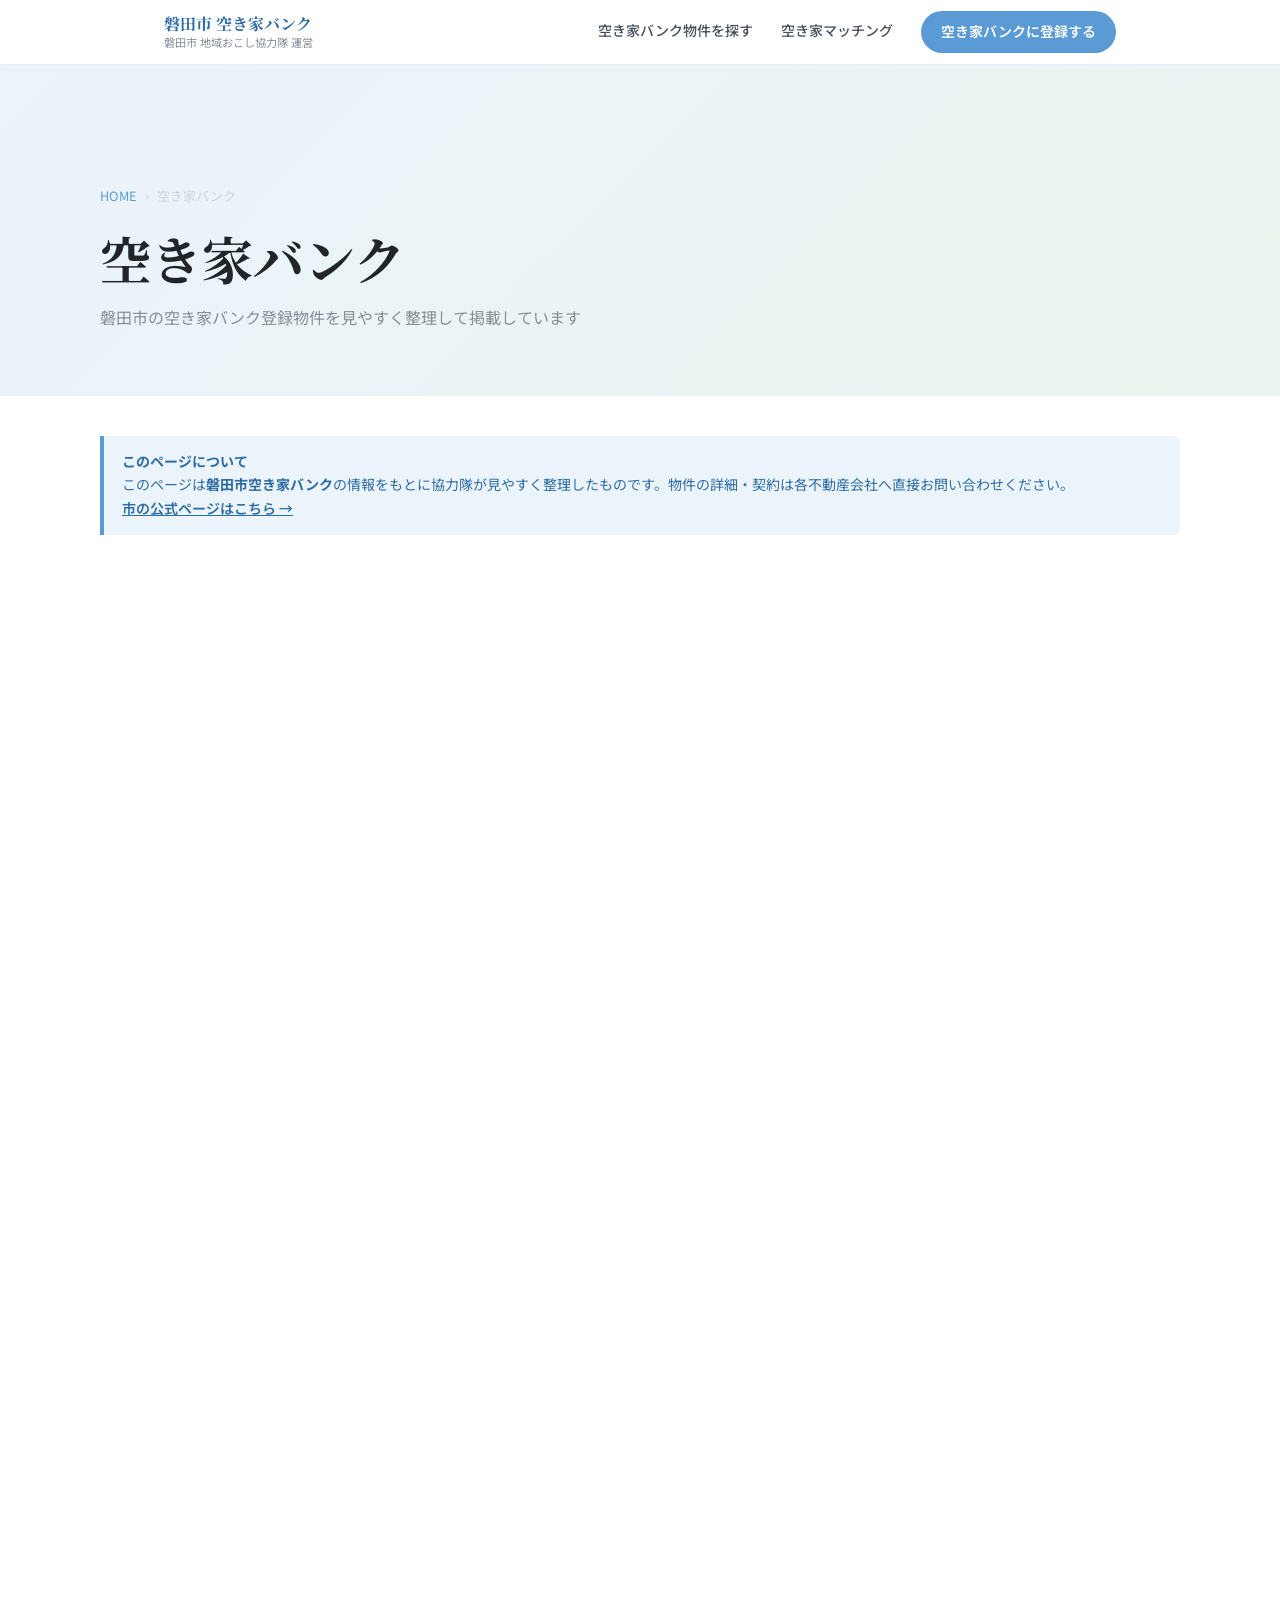
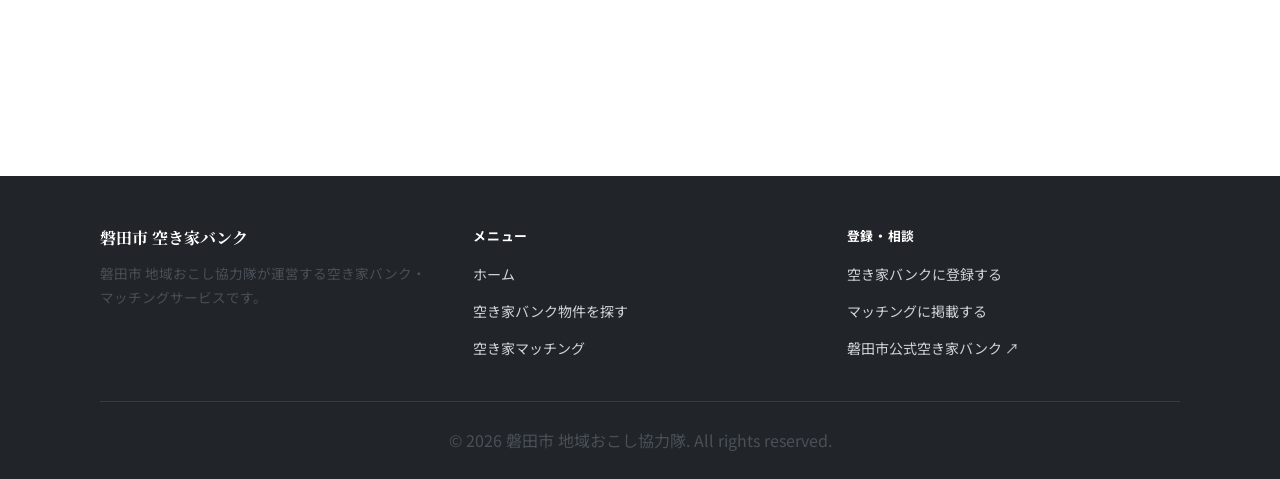
==== commit 42088c96: "ヘッダー修正" ====
--- a/akiya-bank.html
+++ b/akiya-bank.html
@@ -233,8 +233,9 @@
     <section class="section" style="padding-top:40px;">
       <div class="container">
 
-        <div class="notice-box">
-          このページは<strong>磐田市空き家バンク</strong>の情報をもとに協力隊が見やすく整理したものです。物件の詳細・契約は各不動産会社へ直接お問い合わせください。
+        <div class="notice-box" style="display:block;">
+          <strong>このページについて</strong><br>
+          このページは<strong>磐田市空き家バンク</strong>の情報をもとに協力隊が見やすく整理したものです。物件の詳細・契約は各不動産会社へ直接お問い合わせください。<br>
           <a href="https://www.city.iwata.shizuoka.jp/kurashi_tetsuzuki/juutaku_pet_seikatsu/1010112/1009122/index.html" target="_blank" style="color:var(--blue-dark);font-weight:600;text-decoration:underline;">市の公式ページはこちら →</a>
         </div>
 
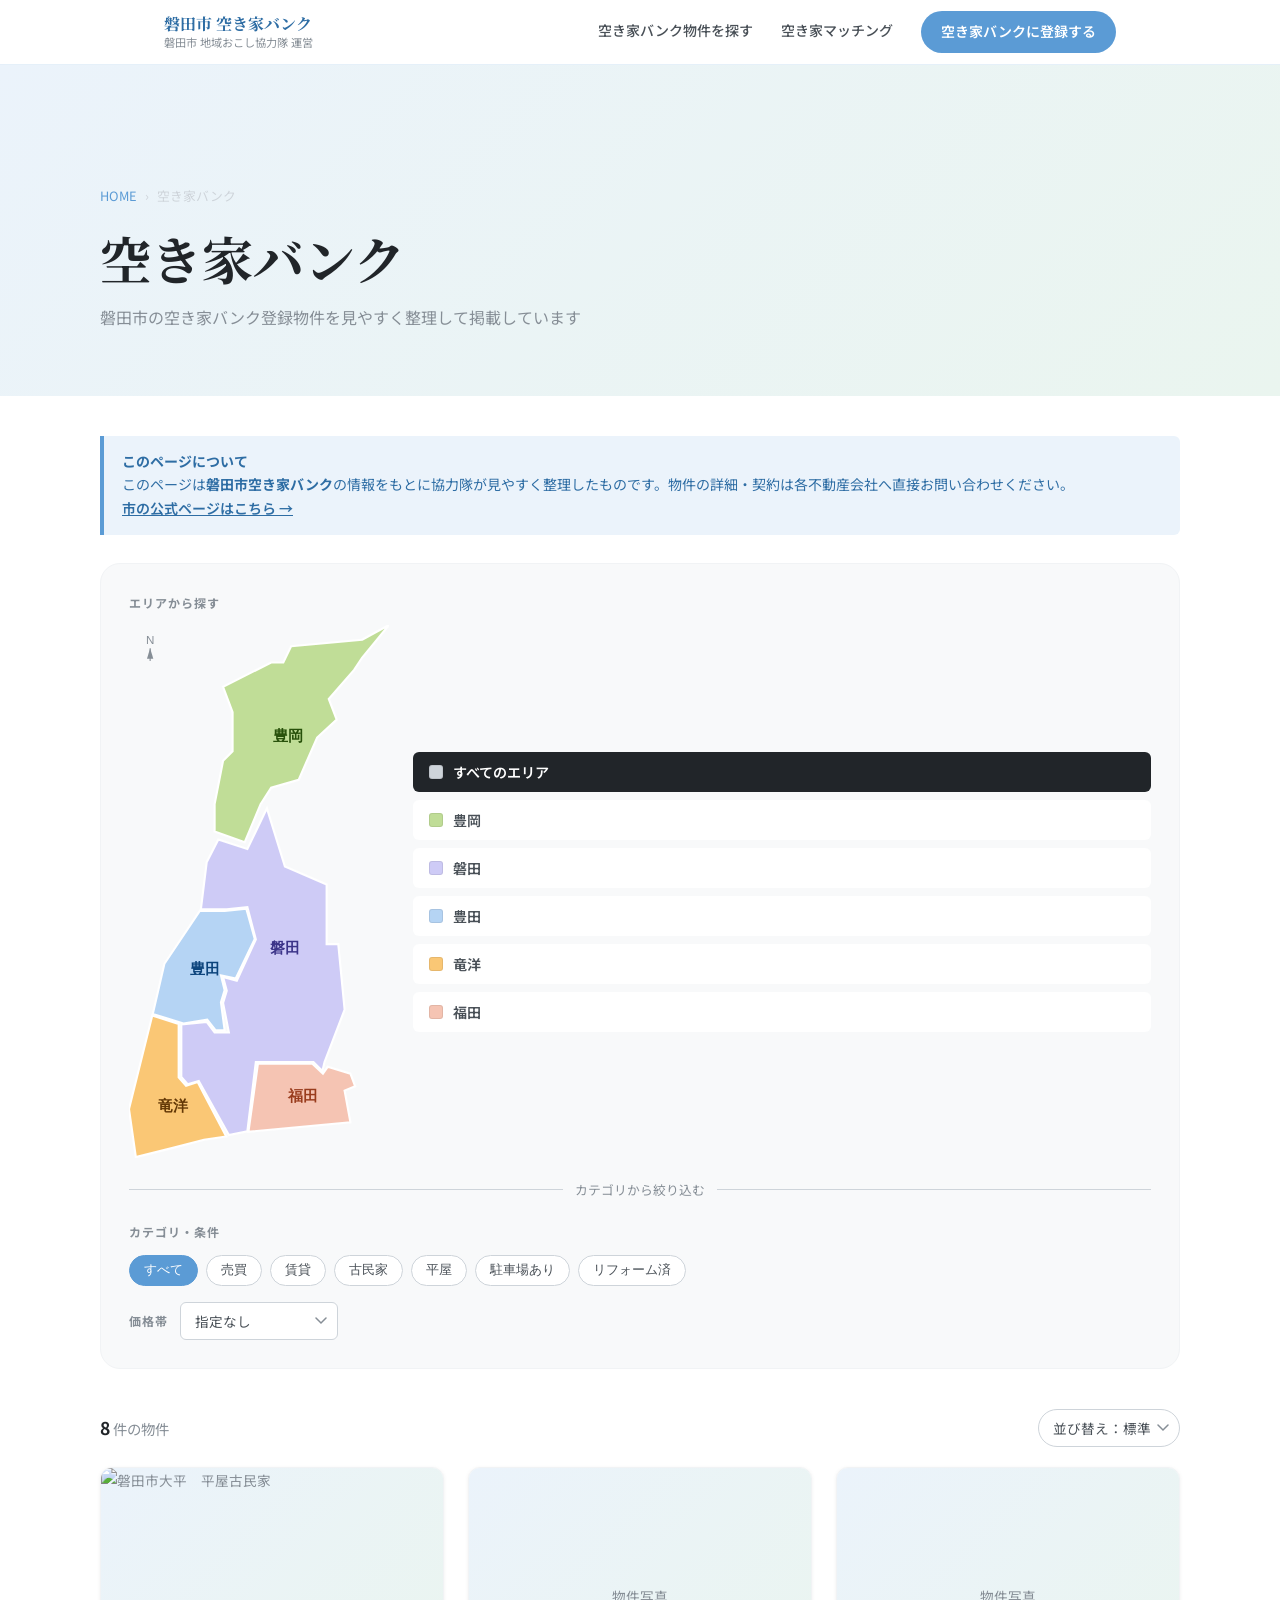
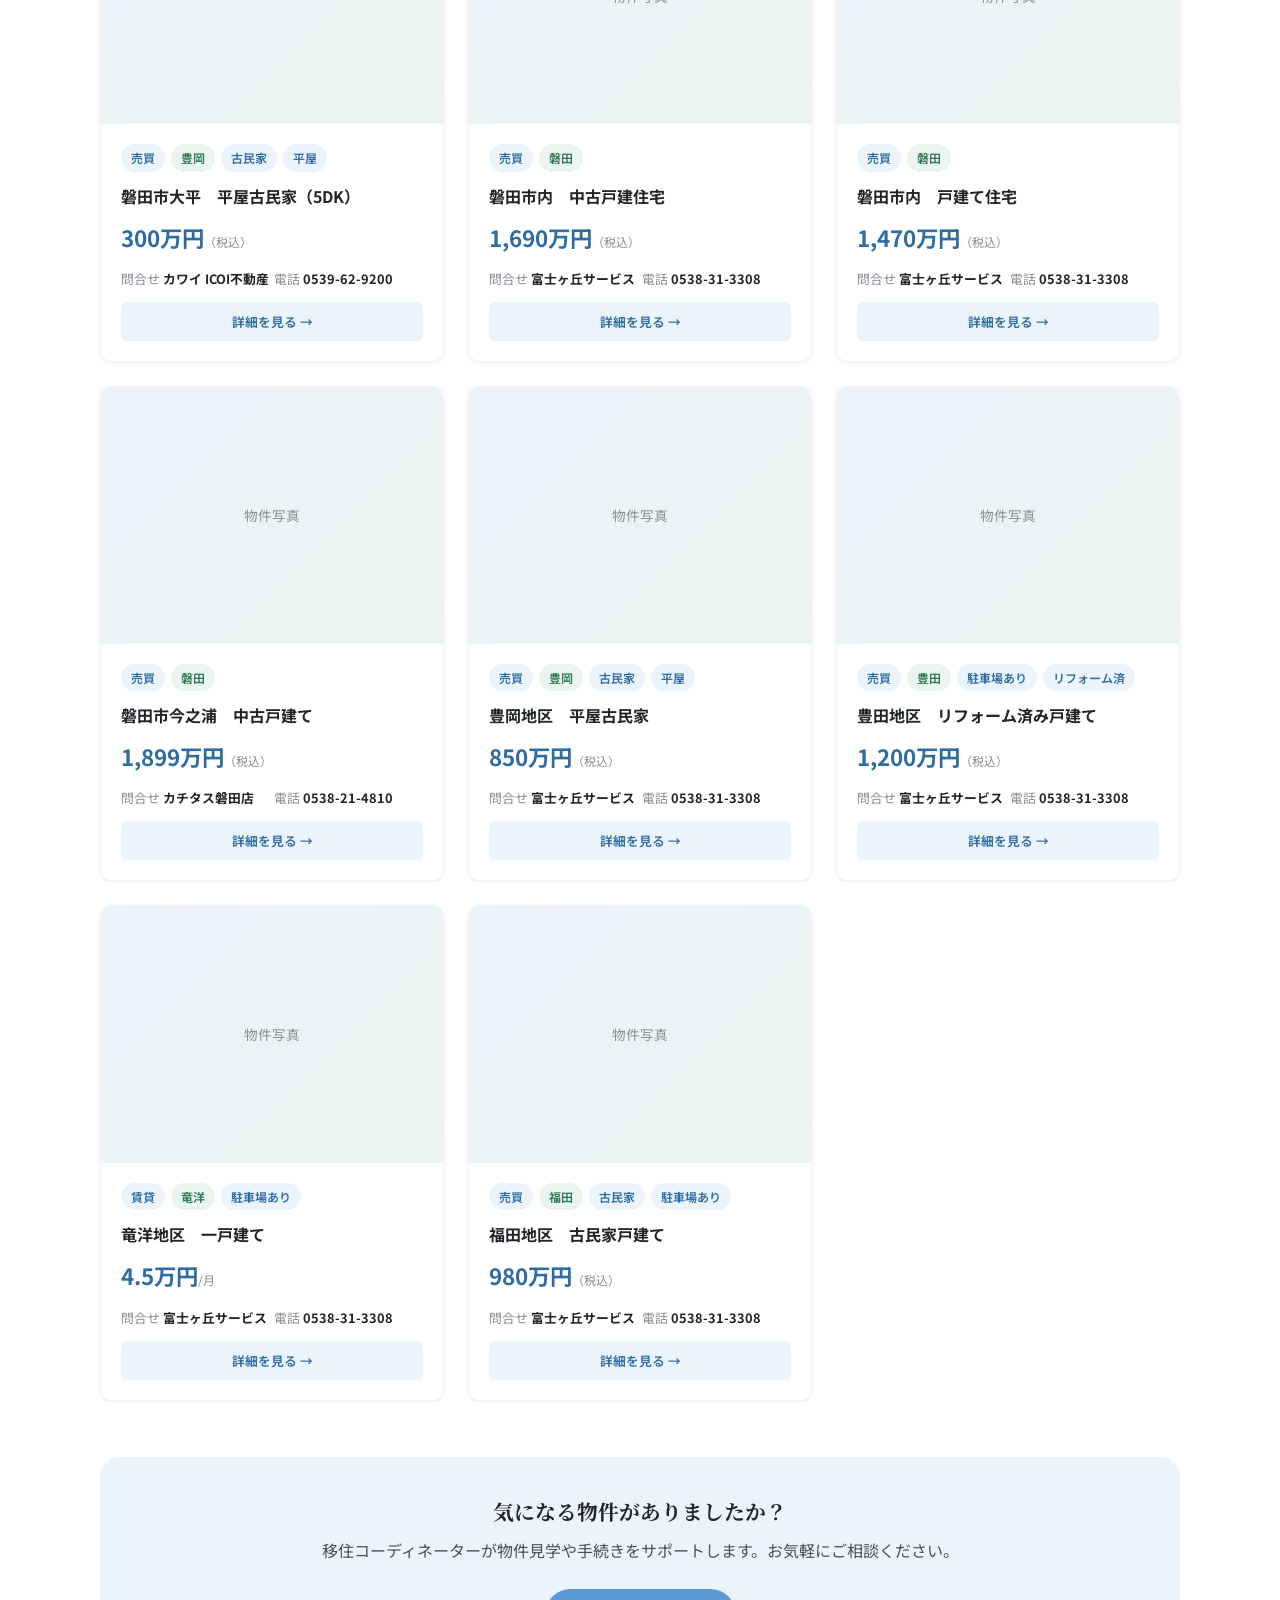
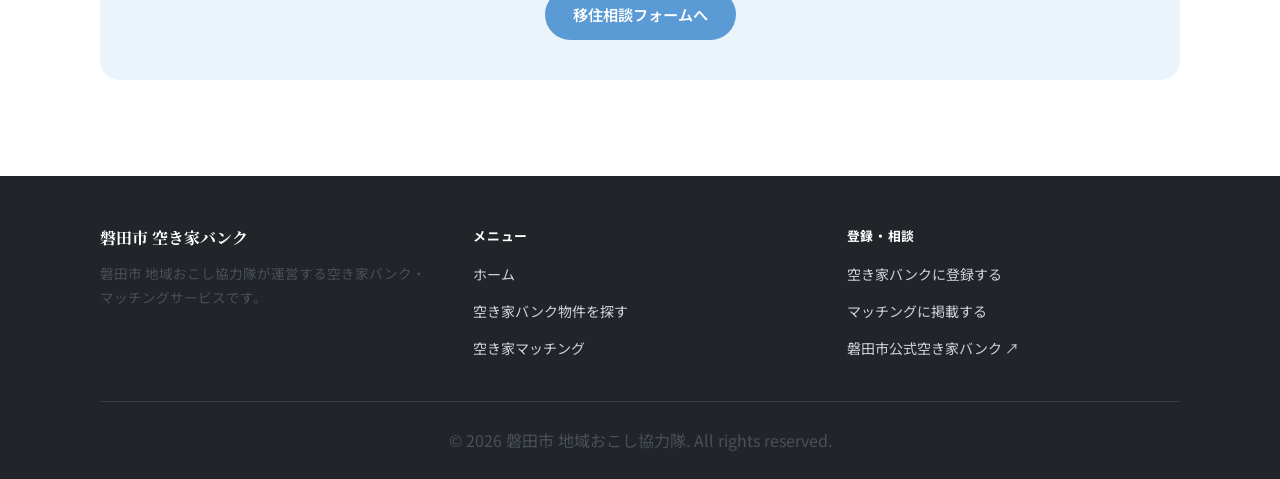
==== commit 219f3cd0: "javascript修正" ====
--- a/akiya-bank.html
+++ b/akiya-bank.html
@@ -593,36 +593,27 @@
   <script>
     // ヘッダースクロール
     const header = document.getElementById('header');
-    window.addEventListener('scroll', () => {
-      header.classList.toggle('scrolled', window.scrollY > 10);
-    });
+    if (header) {
+      window.addEventListener('scroll', () => {
+        header.classList.toggle('scrolled', window.scrollY > 10);
+      });
+    }
 
     // ハンバーガー
     const hamburger = document.getElementById('hamburger');
     const mobileNav = document.getElementById('mobileNav');
-    const mobileSubToggle = document.getElementById('mobileSubToggle');
-    const mobileSubMenu = document.getElementById('mobileSubMenu');
-    hamburger.addEventListener('click', () => {
-      hamburger.classList.toggle('open');
-      mobileNav.classList.toggle('open');
-      if (!mobileNav.classList.contains('open')) {
-        mobileSubToggle.setAttribute('aria-expanded', 'false');
-        mobileSubMenu.classList.remove('open');
-      }
-    });
-    mobileSubToggle.addEventListener('click', () => {
-      const expanded = mobileSubToggle.getAttribute('aria-expanded') === 'true';
-      mobileSubToggle.setAttribute('aria-expanded', String(!expanded));
-      mobileSubMenu.classList.toggle('open');
-    });
-    mobileNav.querySelectorAll('a').forEach(a => {
-      a.addEventListener('click', () => {
-        hamburger.classList.remove('open');
-        mobileNav.classList.remove('open');
-        mobileSubToggle.setAttribute('aria-expanded', 'false');
-        mobileSubMenu.classList.remove('open');
-      });
-    });
+    if (hamburger && mobileNav) {
+      hamburger.addEventListener('click', () => {
+        hamburger.classList.toggle('open');
+        mobileNav.classList.toggle('open');
+      });
+      mobileNav.querySelectorAll('a').forEach(a => {
+        a.addEventListener('click', () => {
+          hamburger.classList.remove('open');
+          mobileNav.classList.remove('open');
+        });
+      });
+    }
 
     // フェードアップ
     const observer = new IntersectionObserver((entries) => {
@@ -632,7 +623,7 @@
     }, { threshold: 0.1 });
     document.querySelectorAll('.fade-up').forEach(el => observer.observe(el));
 
-    // --- 絞り込み・並び替えロジック ---
+    // 絞り込み変数（必ずselectMapAreaより前に定義する）
     let currentArea = 'all';
     let currentCat  = 'all';
     let currentPrice = 'all';
@@ -644,14 +635,15 @@
     function selectMapArea(id) {
       currentArea = id;
       document.querySelectorAll('.area-path').forEach(p => p.classList.remove('active'));
-      document.querySelectorAll('.area-btn').forEach(c => c.classList.remove('active'));
+      document.querySelectorAll('.map-chip').forEach(c => c.classList.remove('active'));
       if (id !== 'all') {
         const path = document.getElementById('map-' + id);
         if (path) path.classList.add('active');
-        const btn = document.getElementById('abtn-' + id);
-        if (btn) btn.classList.add('active');
+        const chip = document.getElementById('mchip-' + id);
+        if (chip) chip.classList.add('active');
       } else {
-        document.querySelector('.area-btn.all-btn').classList.add('active');
+        const allChip = document.querySelector('.map-chip.all-chip');
+        if (allChip) allChip.classList.add('active');
       }
       applyFilters();
     }
@@ -667,24 +659,30 @@
     });
 
     // 価格帯
-    document.getElementById('priceFilter').addEventListener('change', function() {
-      currentPrice = this.value;
-      applyFilters();
-    });
+    const priceFilter = document.getElementById('priceFilter');
+    if (priceFilter) {
+      priceFilter.addEventListener('change', function() {
+        currentPrice = this.value;
+        applyFilters();
+      });
+    }
 
     // 並び替え
-    document.getElementById('sortSelect').addEventListener('change', function() {
-      currentSort = this.value;
-      applyFilters();
-    });
+    const sortSelect = document.getElementById('sortSelect');
+    if (sortSelect) {
+      sortSelect.addEventListener('change', function() {
+        currentSort = this.value;
+        applyFilters();
+      });
+    }
 
     function applyFilters() {
       const grid = document.getElementById('propsGrid');
-
-      // フィルタリング
+      if (!grid) return;
+
       let visible = allCards.filter(card => {
         const area = card.dataset.area;
-        const cats = card.dataset.cat.split(' ');
+        const cats = card.dataset.cat ? card.dataset.cat.split(' ') : [];
         const price = parseInt(card.dataset.price);
 
         if (currentArea !== 'all' && area !== currentArea) return false;
@@ -694,11 +692,9 @@
           const [min, max] = currentPrice.split('-').map(v => v === '' ? Infinity : parseInt(v));
           if (price < min || price > (max || Infinity)) return false;
         }
-
         return true;
       });
 
-      // 並び替え
       if (currentSort === 'price-asc') {
         visible.sort((a, b) => parseInt(a.dataset.price) - parseInt(b.dataset.price));
       } else if (currentSort === 'price-desc') {
@@ -707,15 +703,17 @@
         visible.sort((a, b) => parseInt(b.dataset.sortDate) - parseInt(a.dataset.sortDate));
       }
 
-      // 表示更新
       allCards.forEach(c => c.style.display = 'none');
       visible.forEach(c => {
         c.style.display = '';
         grid.appendChild(c);
       });
 
-      document.getElementById('resultCount').textContent = visible.length;
-      document.getElementById('noResults').style.display = visible.length === 0 ? 'block' : 'none';
+      const resultCount = document.getElementById('resultCount');
+      if (resultCount) resultCount.textContent = visible.length;
+
+      const noResults = document.getElementById('noResults');
+      if (noResults) noResults.style.display = visible.length === 0 ? 'block' : 'none';
     }
   </script>
 
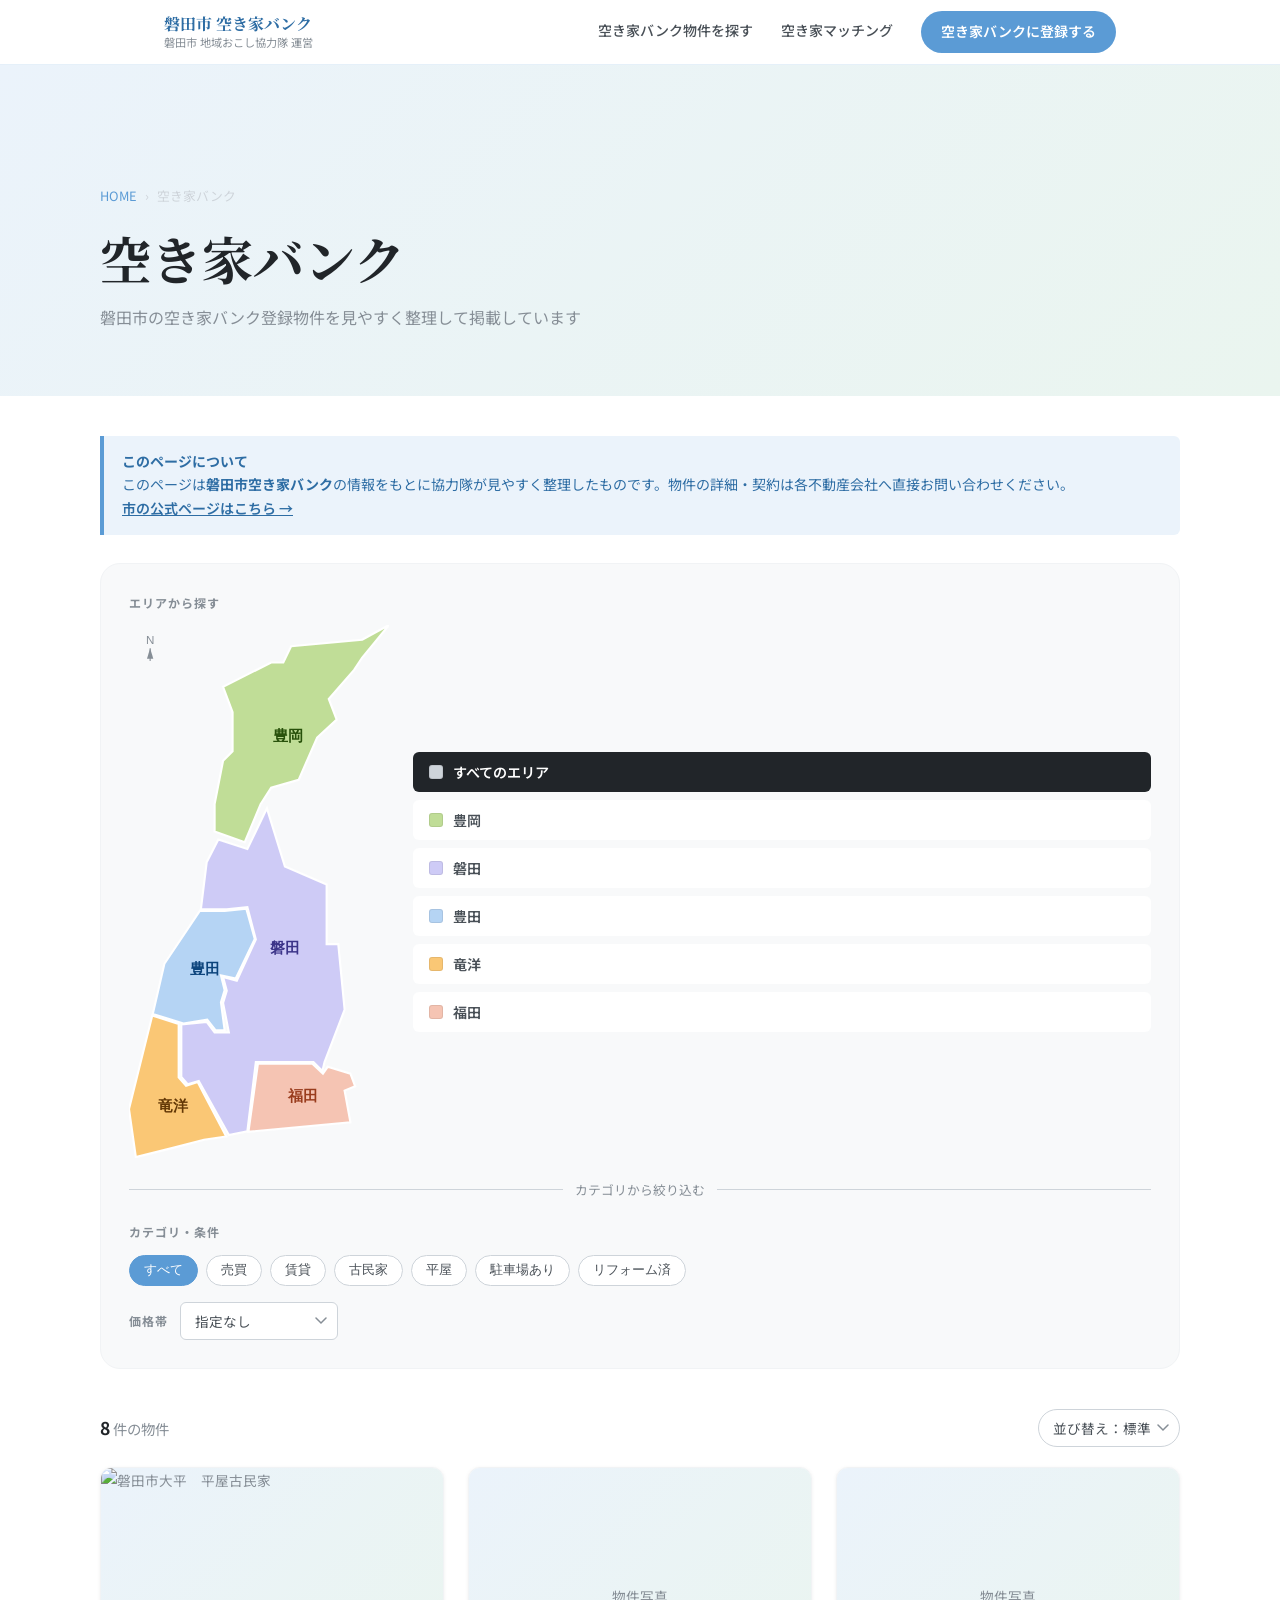
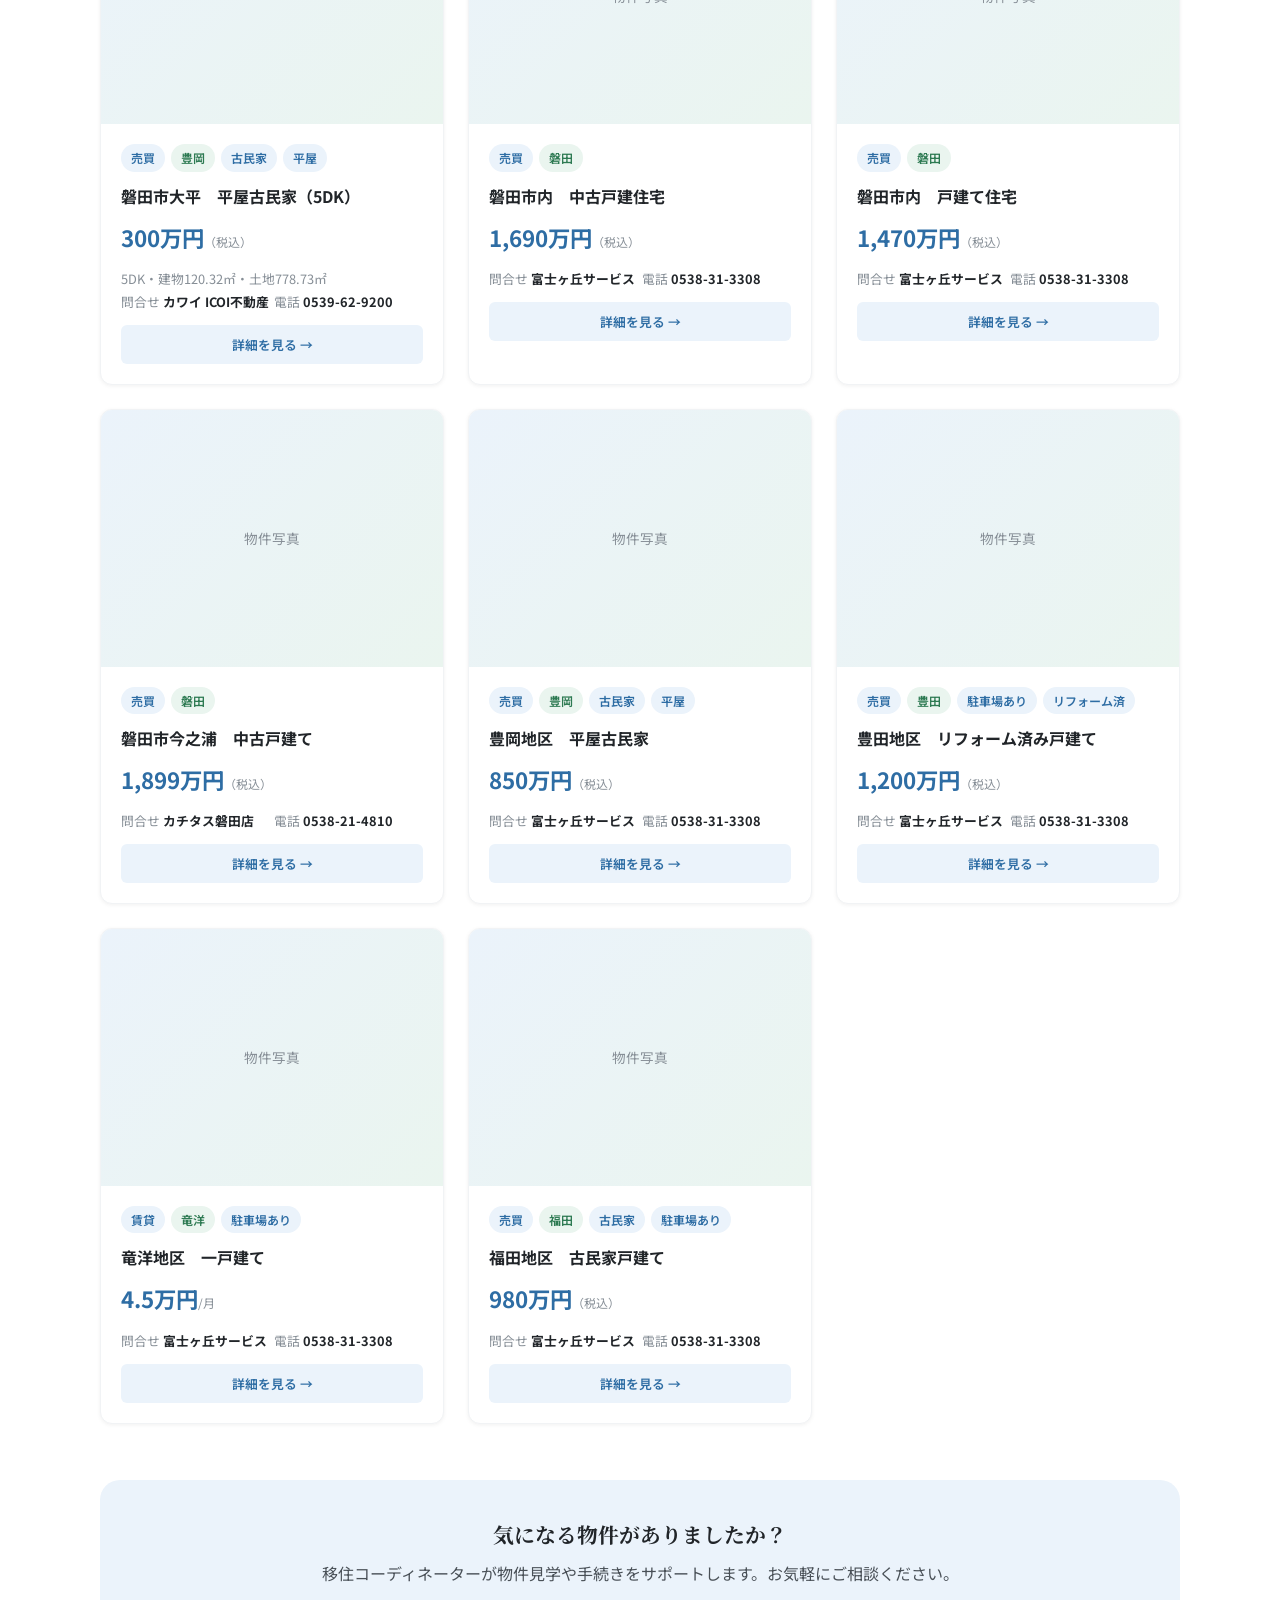
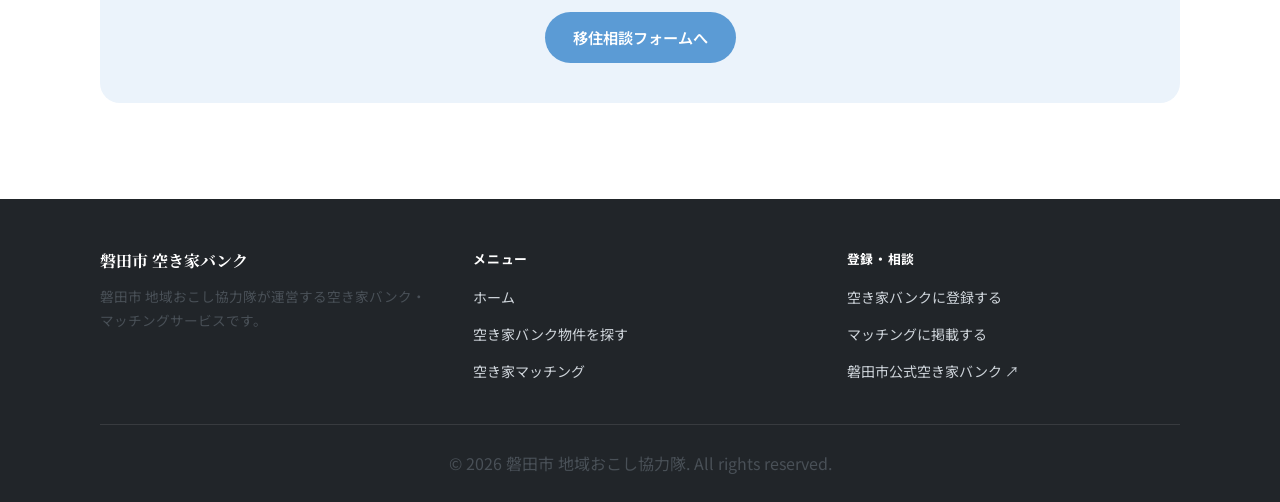
==== commit 9e73ddc6: "prop1追加" ====
--- a/akiya-bank.html
+++ b/akiya-bank.html
@@ -346,7 +346,7 @@
         <div class="props-grid" id="propsGrid">
 
           <!-- 物件1 -->
-          <div class="card prop-card fade-up"
+          <div id="prop-01" class="card prop-card fade-up"
             data-area="iwata"
             data-cat="sale kominka"
             data-price="300"
@@ -364,6 +364,7 @@
               </div>
               <div class="prop-title">磐田市大平　平屋古民家（5DK）</div>
               <div class="prop-price">300万円<small>（税込）</small></div>
+              <div class="prop-spec">5DK・建物120.32㎡・土地778.73㎡</div>
               <div class="prop-specs">
                 <div class="prop-spec">問合せ <strong>カワイ ICOI不動産</strong></div>
                 <div class="prop-spec">電話 <strong>0539-62-9200</strong></div>
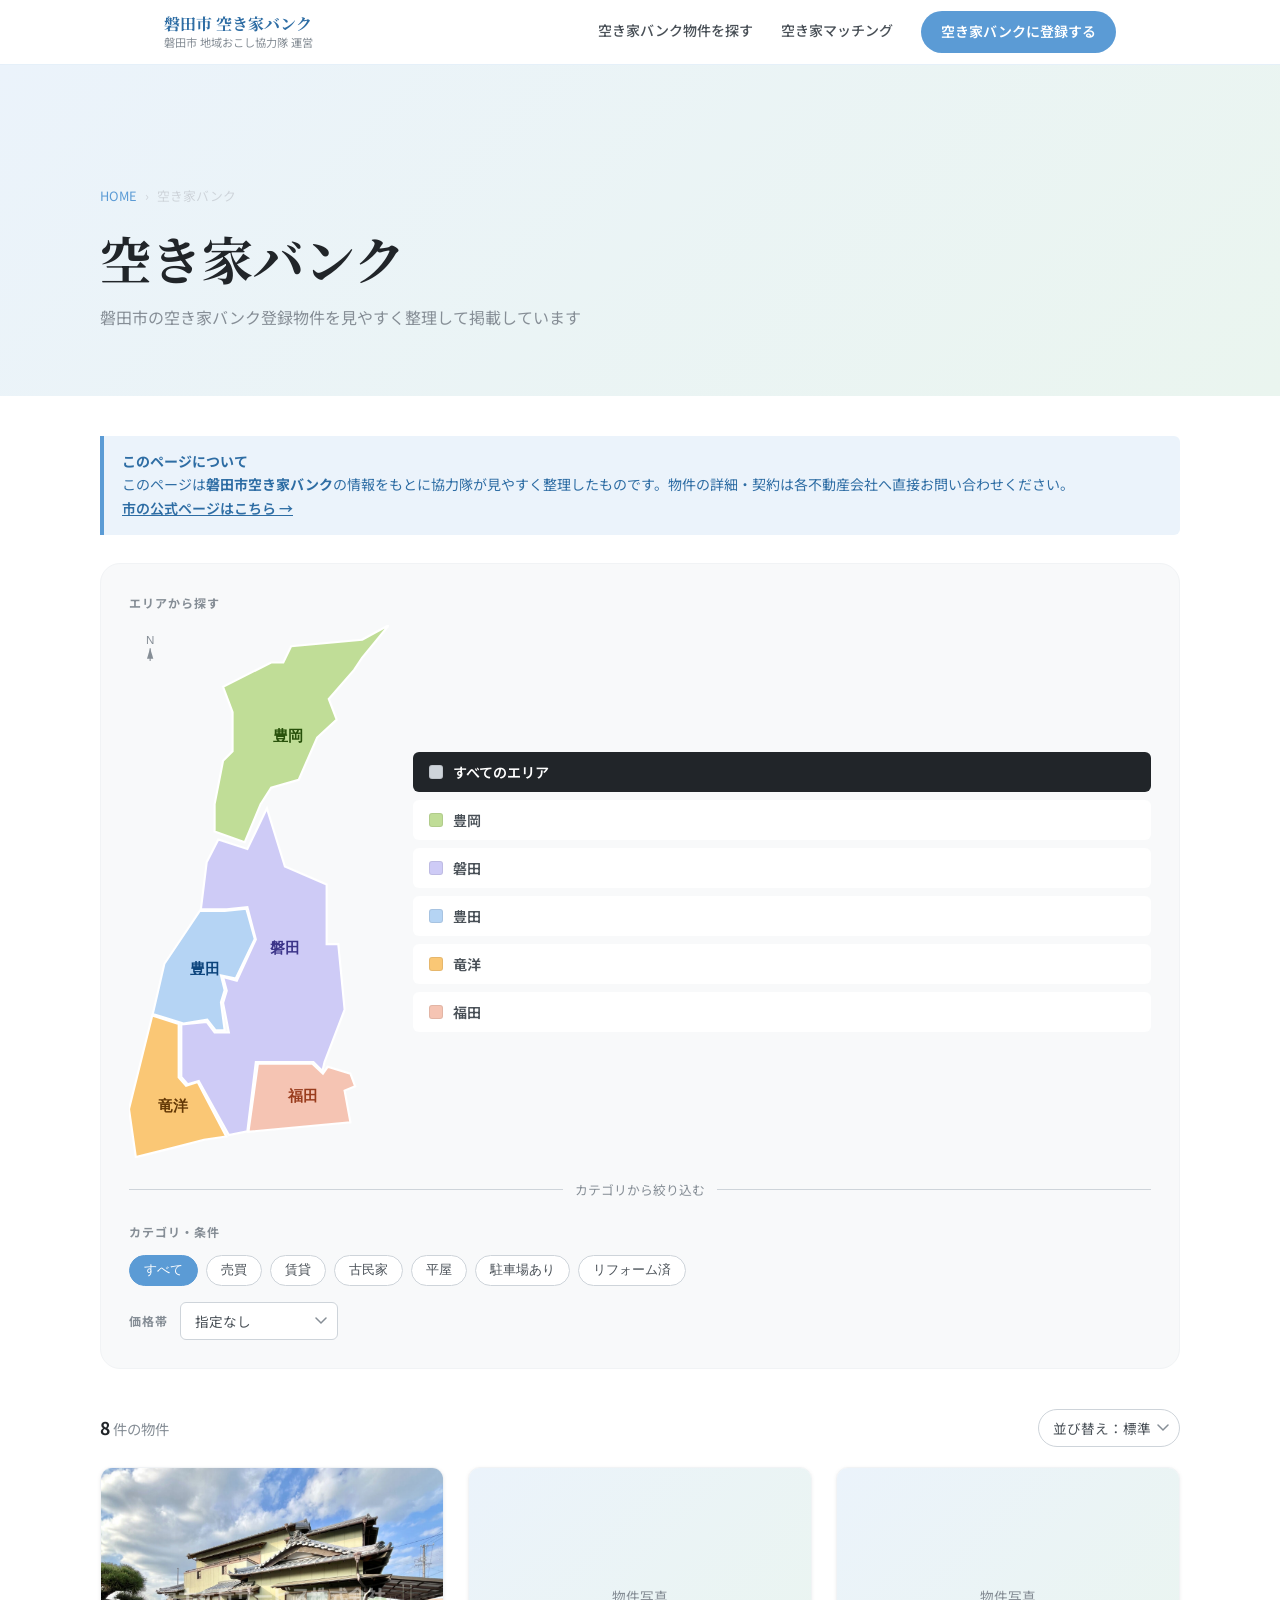
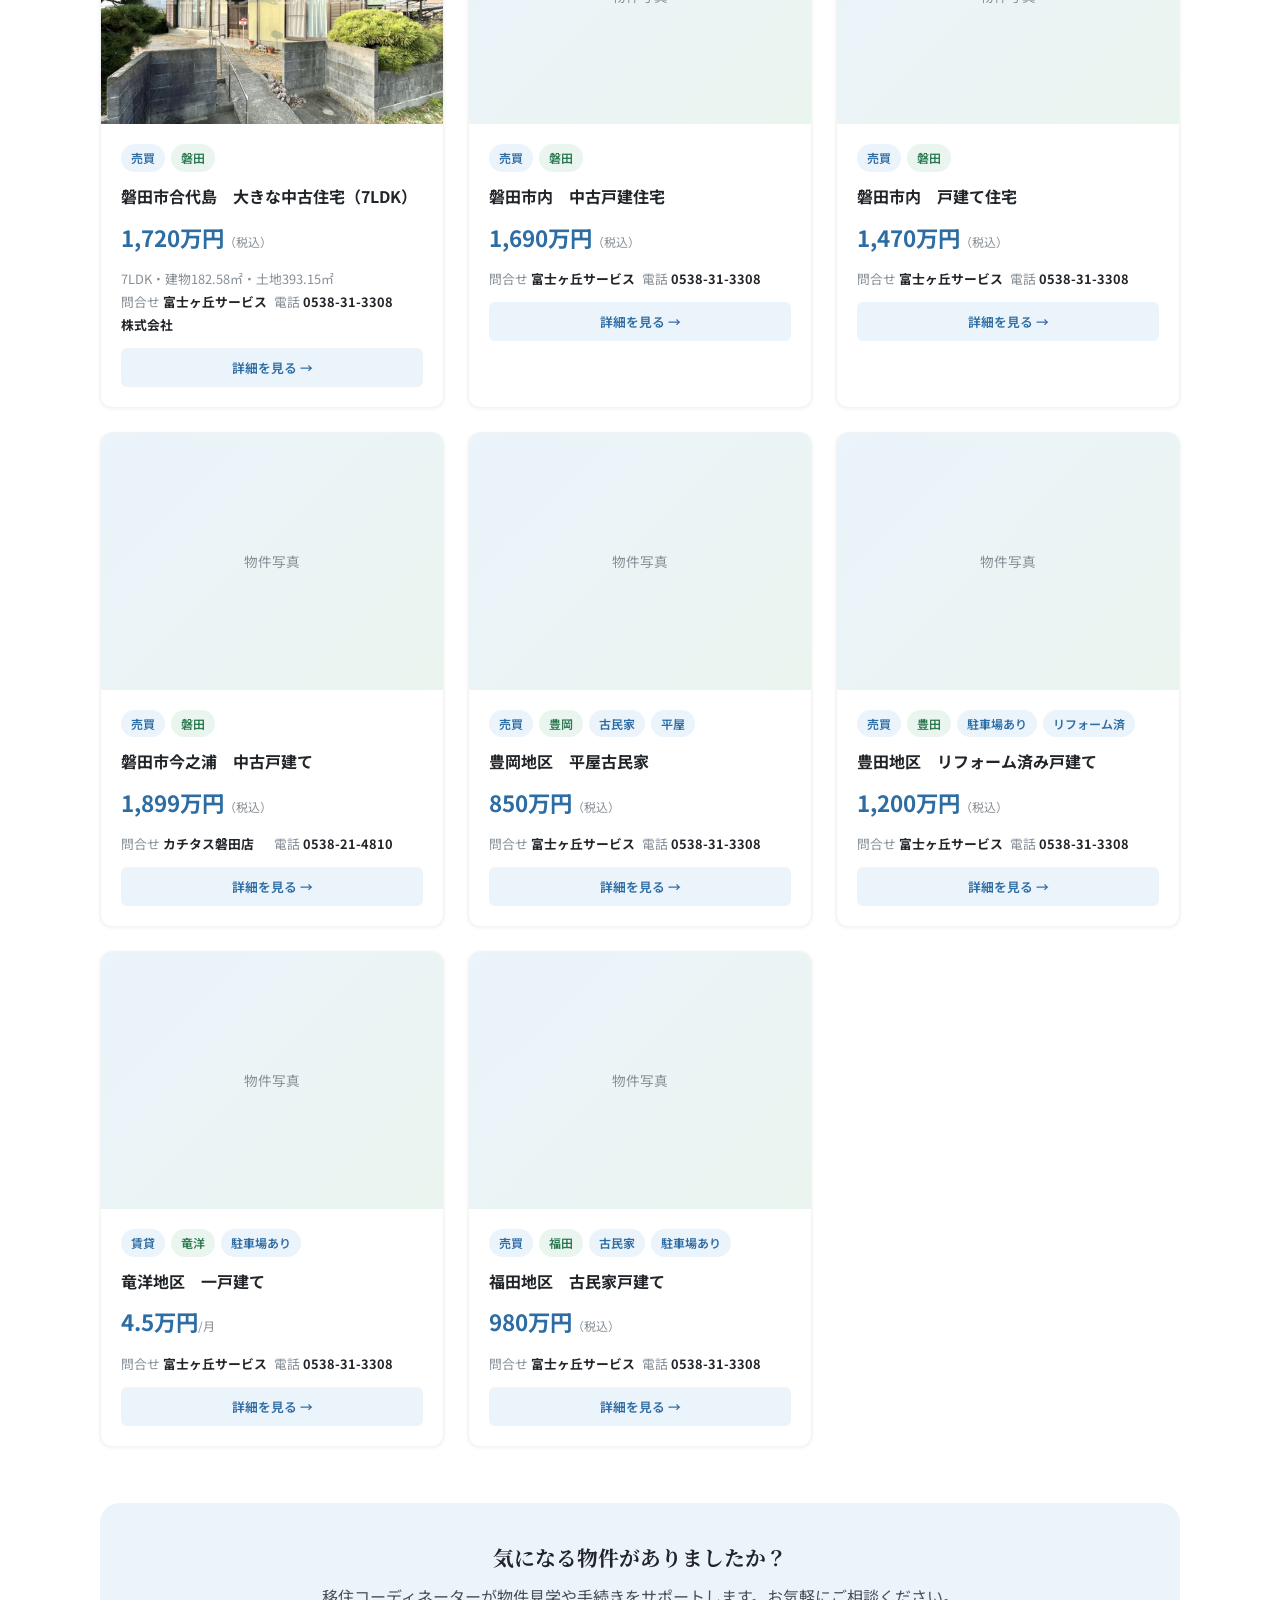
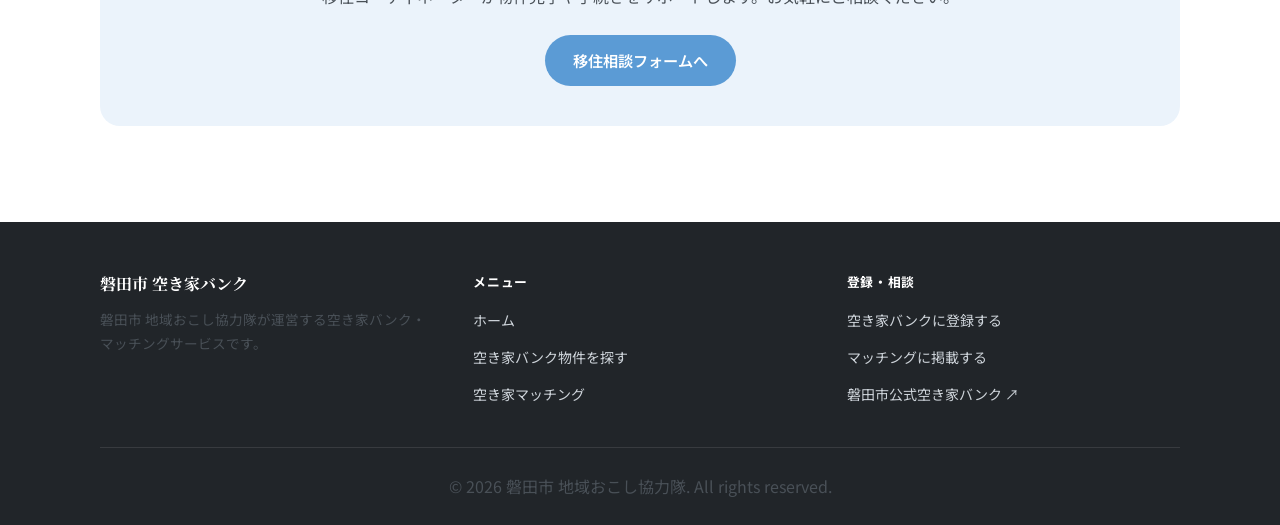
==== commit 0988e7c2: "" ====
--- a/akiya-bank.html
+++ b/akiya-bank.html
@@ -348,26 +348,24 @@
           <!-- 物件1 -->
           <div id="prop-01" class="card prop-card fade-up"
             data-area="iwata"
-            data-cat="sale kominka"
-            data-price="300"
+            data-cat="sale"
+            data-price="1720"
             data-sort-date="20260520"
             onclick="location.href='akiya-detail.html?id=prop-01'">
             <div class="card-img-placeholder" style="padding:0;overflow:hidden;">
-              <img src="images/akiya/prop-01/exterior-1.png" alt="磐田市大平　平屋古民家" style="width:100%;height:100%;object-fit:cover;">
+              <img src="images/akiya/prop-01/exterior-1.png" alt="磐田市合代島 中古住宅" style="width:100%;height:100%;object-fit:cover;">
             </div>
             <div class="card-body">
               <div class="prop-tags">
                 <span class="tag">売買</span>
-                <span class="tag-green tag">豊岡</span>
-                <span class="tag">古民家</span>
-                <span class="tag">平屋</span>
-              </div>
-              <div class="prop-title">磐田市大平　平屋古民家（5DK）</div>
-              <div class="prop-price">300万円<small>（税込）</small></div>
-              <div class="prop-spec">5DK・建物120.32㎡・土地778.73㎡</div>
+                <span class="tag-green tag">磐田</span>
+              </div>
+              <div class="prop-title">磐田市合代島　大きな中古住宅（7LDK）</div>
+              <div class="prop-price">1,720万円<small>（税込）</small></div>
+              <div class="prop-spec">7LDK・建物182.58㎡・土地393.15㎡</div>
               <div class="prop-specs">
-                <div class="prop-spec">問合せ <strong>カワイ ICOI不動産</strong></div>
-                <div class="prop-spec">電話 <strong>0539-62-9200</strong></div>
+                <div class="prop-spec">問合せ <strong>富士ヶ丘サービス株式会社</strong></div>
+                <div class="prop-spec">電話 <strong>0538-31-3308</strong></div>
               </div>
               <div class="prop-detail-link">詳細を見る →</div>
             </div>
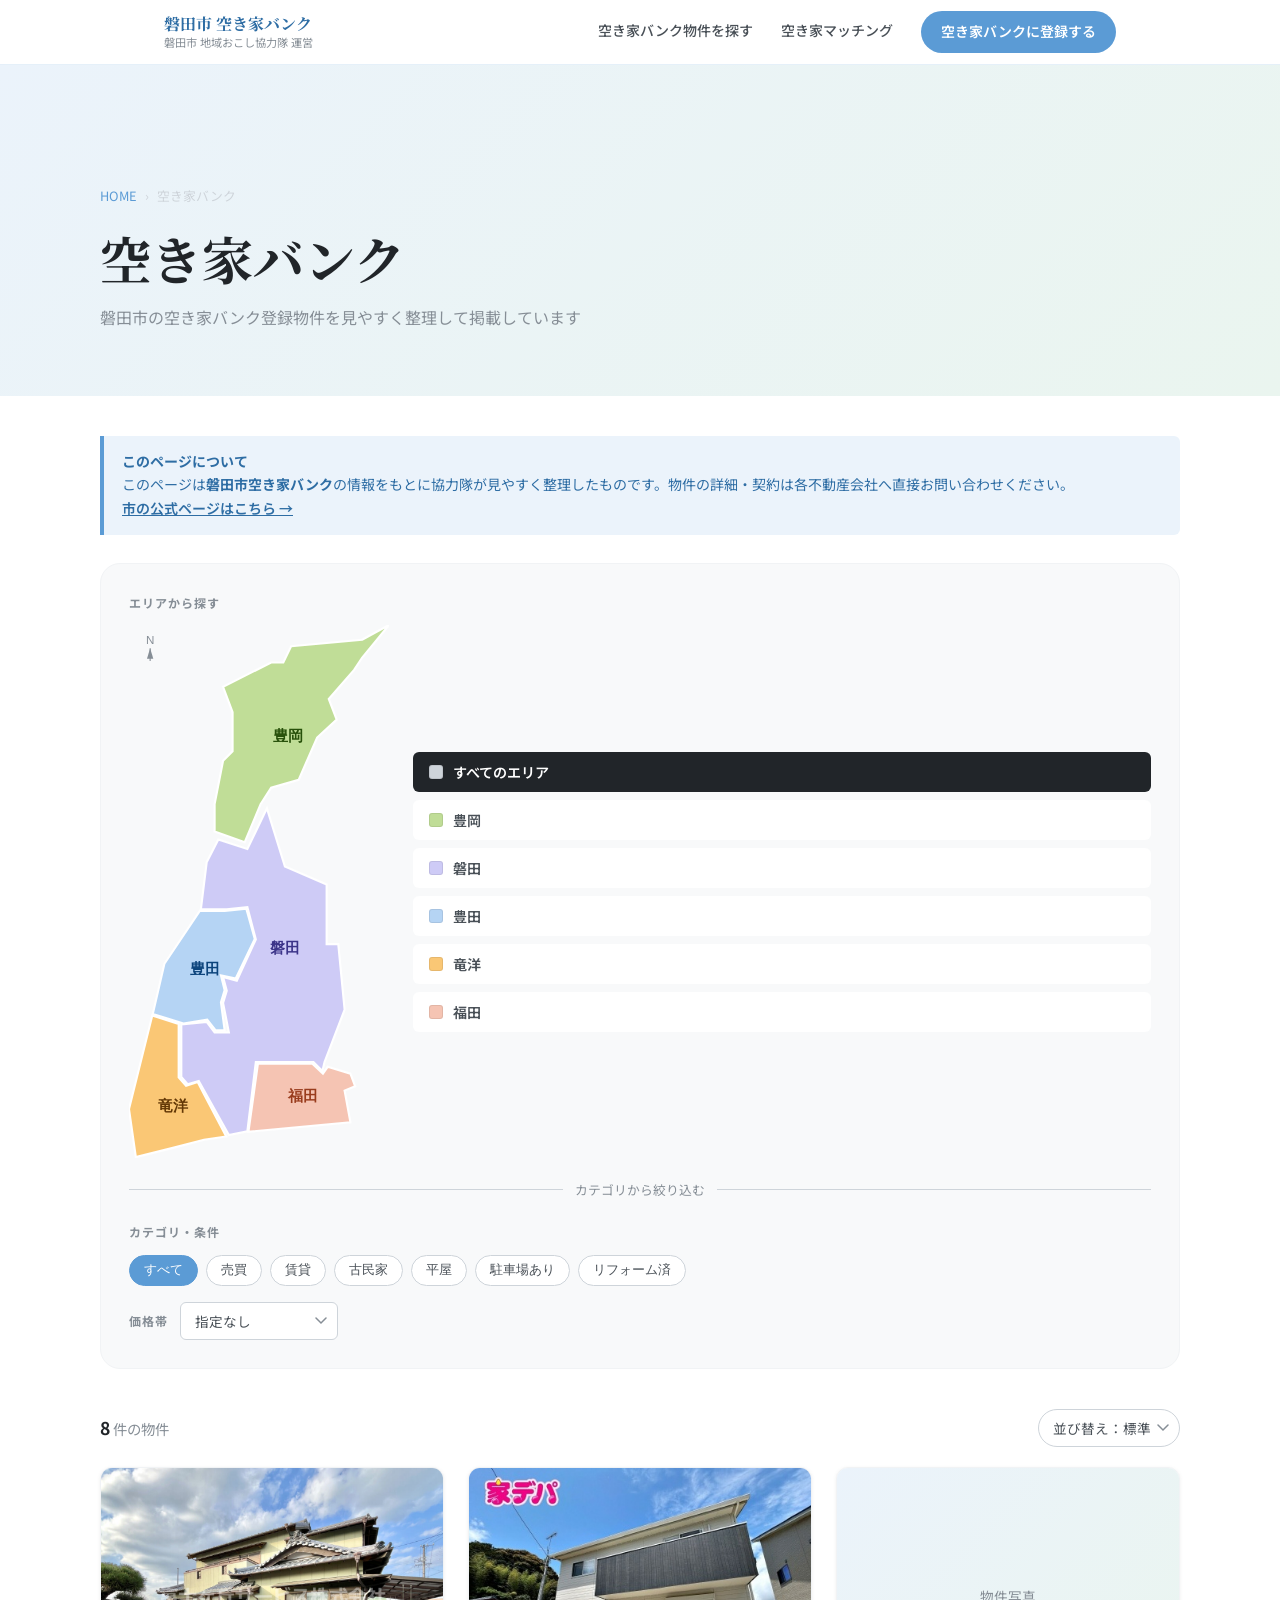
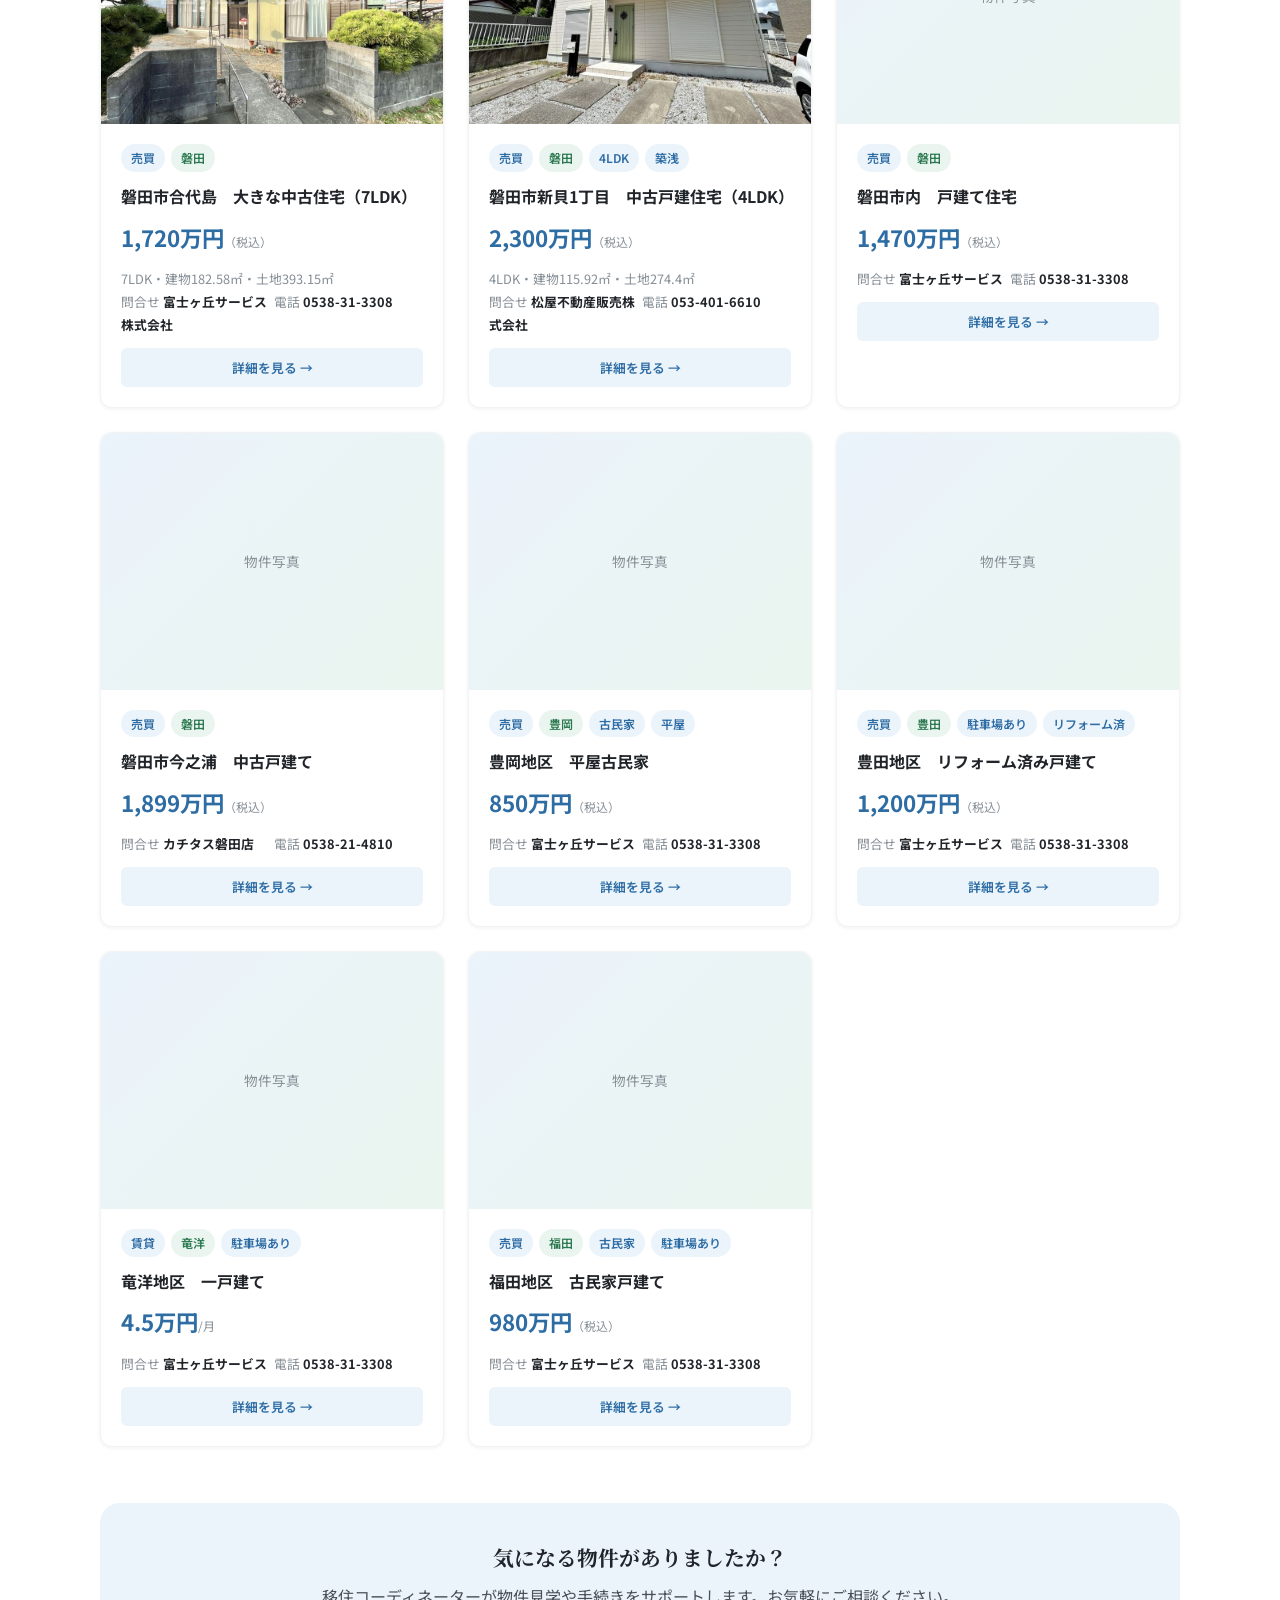
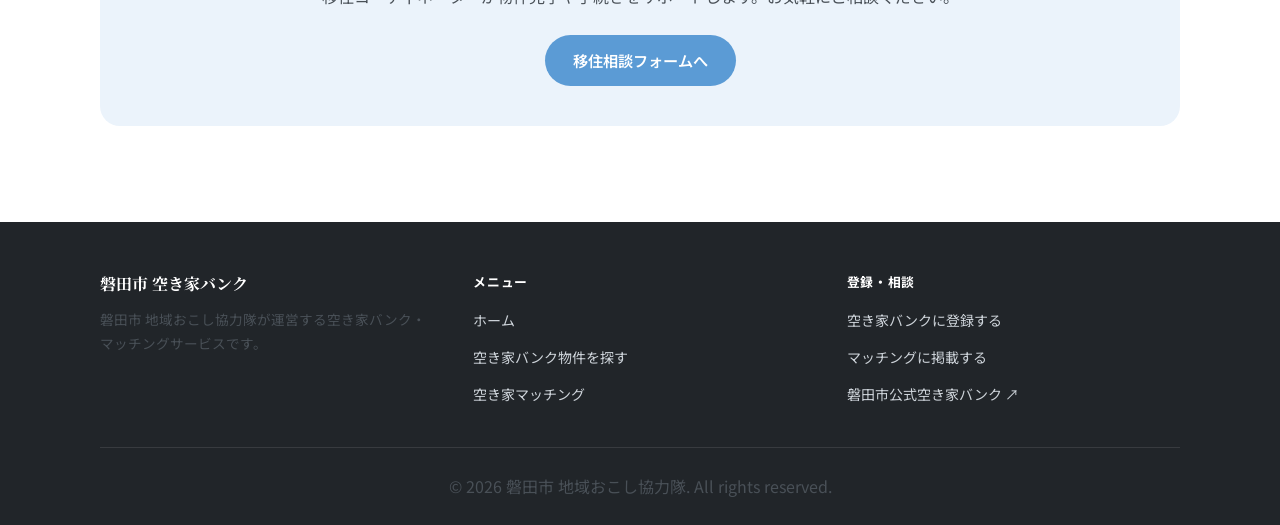
==== commit 99be994f: "prop-02" ====
--- a/akiya-bank.html
+++ b/akiya-bank.html
@@ -375,20 +375,25 @@
           <div class="card prop-card fade-up"
             data-area="iwata"
             data-cat="sale"
-            data-price="1690"
-            data-sort-date="20260515"
+            data-price="2300"
+            data-sort-date="20260601"
             onclick="location.href='akiya-detail.html?id=prop-02'">
-            <div class="card-img-placeholder">物件写真</div>
+            <div class="card-img-placeholder" style="padding:0;overflow:hidden;">
+              <img src="images/akiya/prop-02/01_外観.jpg" alt="磐田市新貝1丁目 中古住宅" style="width:100%;height:100%;object-fit:cover;">
+            </div>
             <div class="card-body">
               <div class="prop-tags">
                 <span class="tag">売買</span>
                 <span class="tag-green tag">磐田</span>
-              </div>
-              <div class="prop-title">磐田市内　中古戸建住宅</div>
-              <div class="prop-price">1,690万円<small>（税込）</small></div>
+                <span class="tag">4LDK</span>
+                <span class="tag">築浅</span>
+              </div>
+              <div class="prop-title">磐田市新貝1丁目　中古戸建住宅（4LDK）</div>
+              <div class="prop-price">2,300万円<small>（税込）</small></div>
+              <div class="prop-spec">4LDK・建物115.92㎡・土地274.4㎡</div>
               <div class="prop-specs">
-                <div class="prop-spec">問合せ <strong>富士ヶ丘サービス</strong></div>
-                <div class="prop-spec">電話 <strong>0538-31-3308</strong></div>
+                <div class="prop-spec">問合せ <strong>松屋不動産販売株式会社</strong></div>
+                <div class="prop-spec">電話 <strong>053-401-6610</strong></div>
               </div>
               <div class="prop-detail-link">詳細を見る →</div>
             </div>
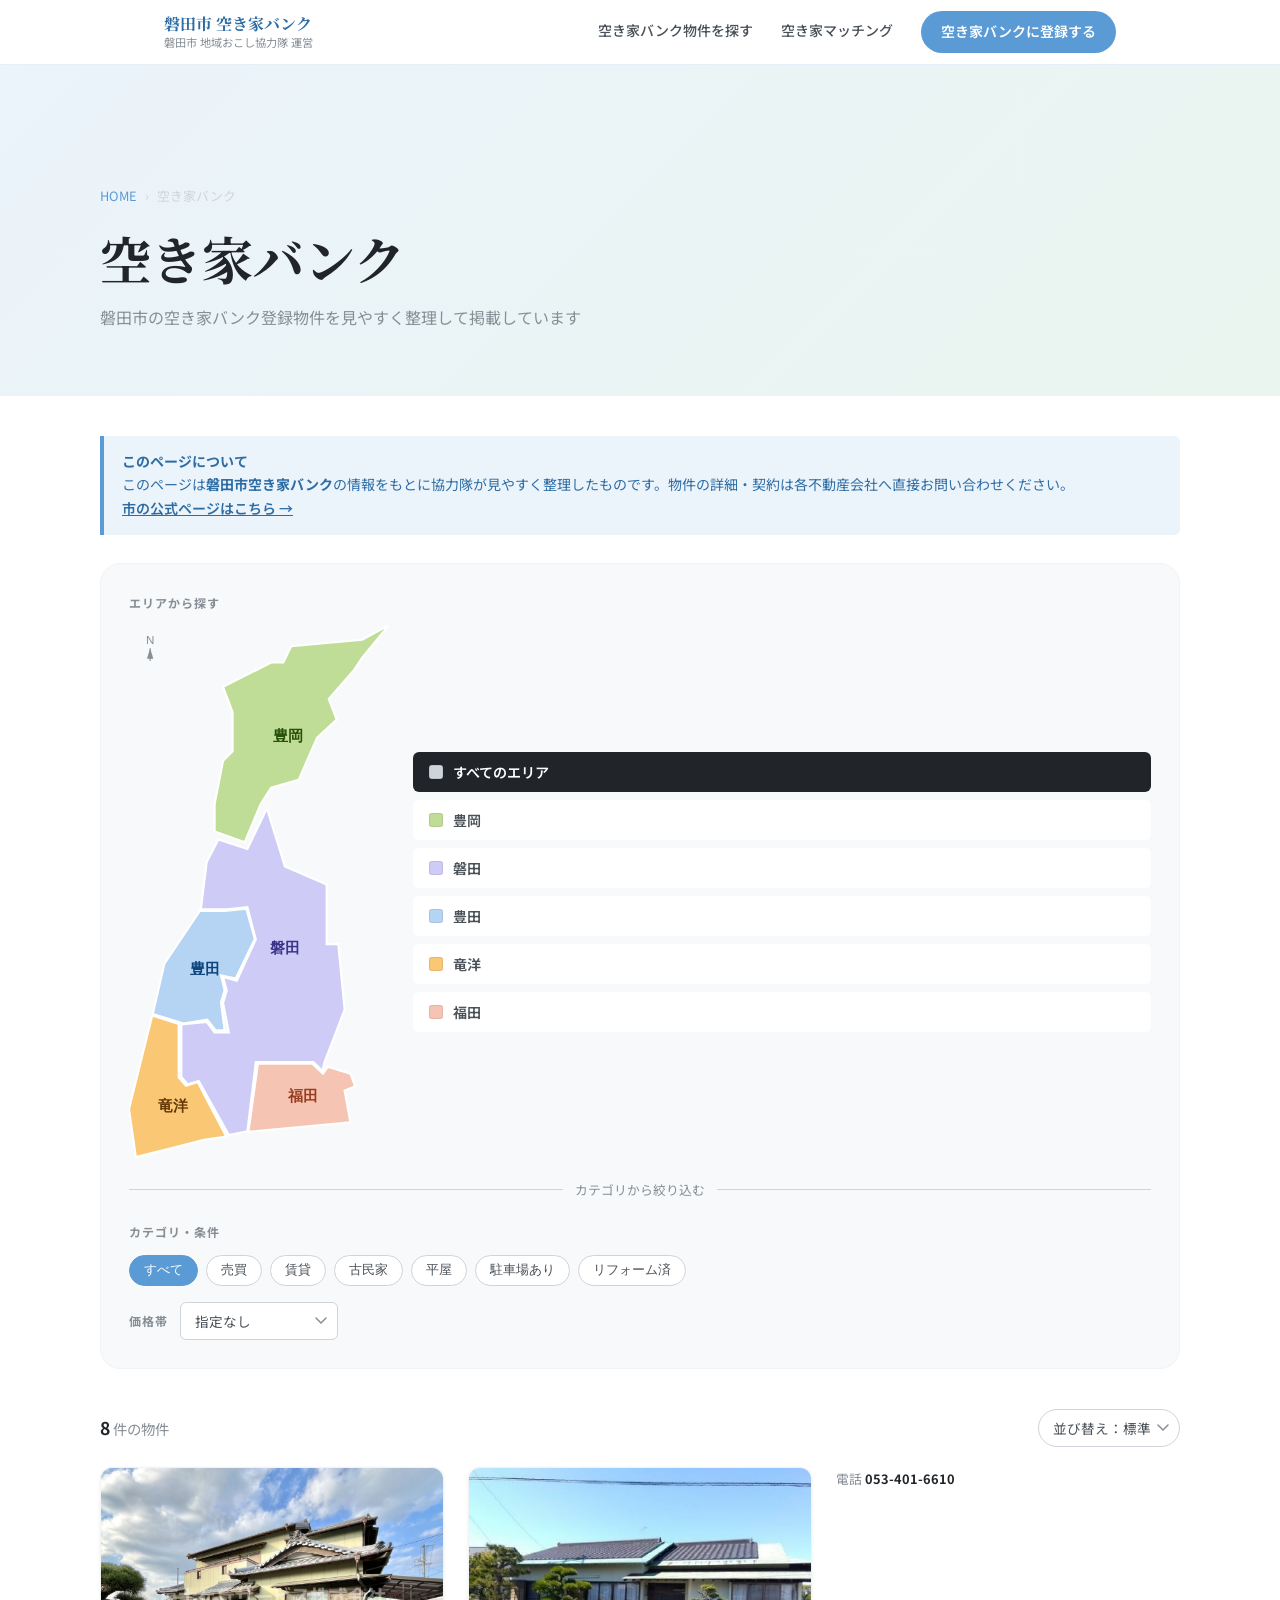
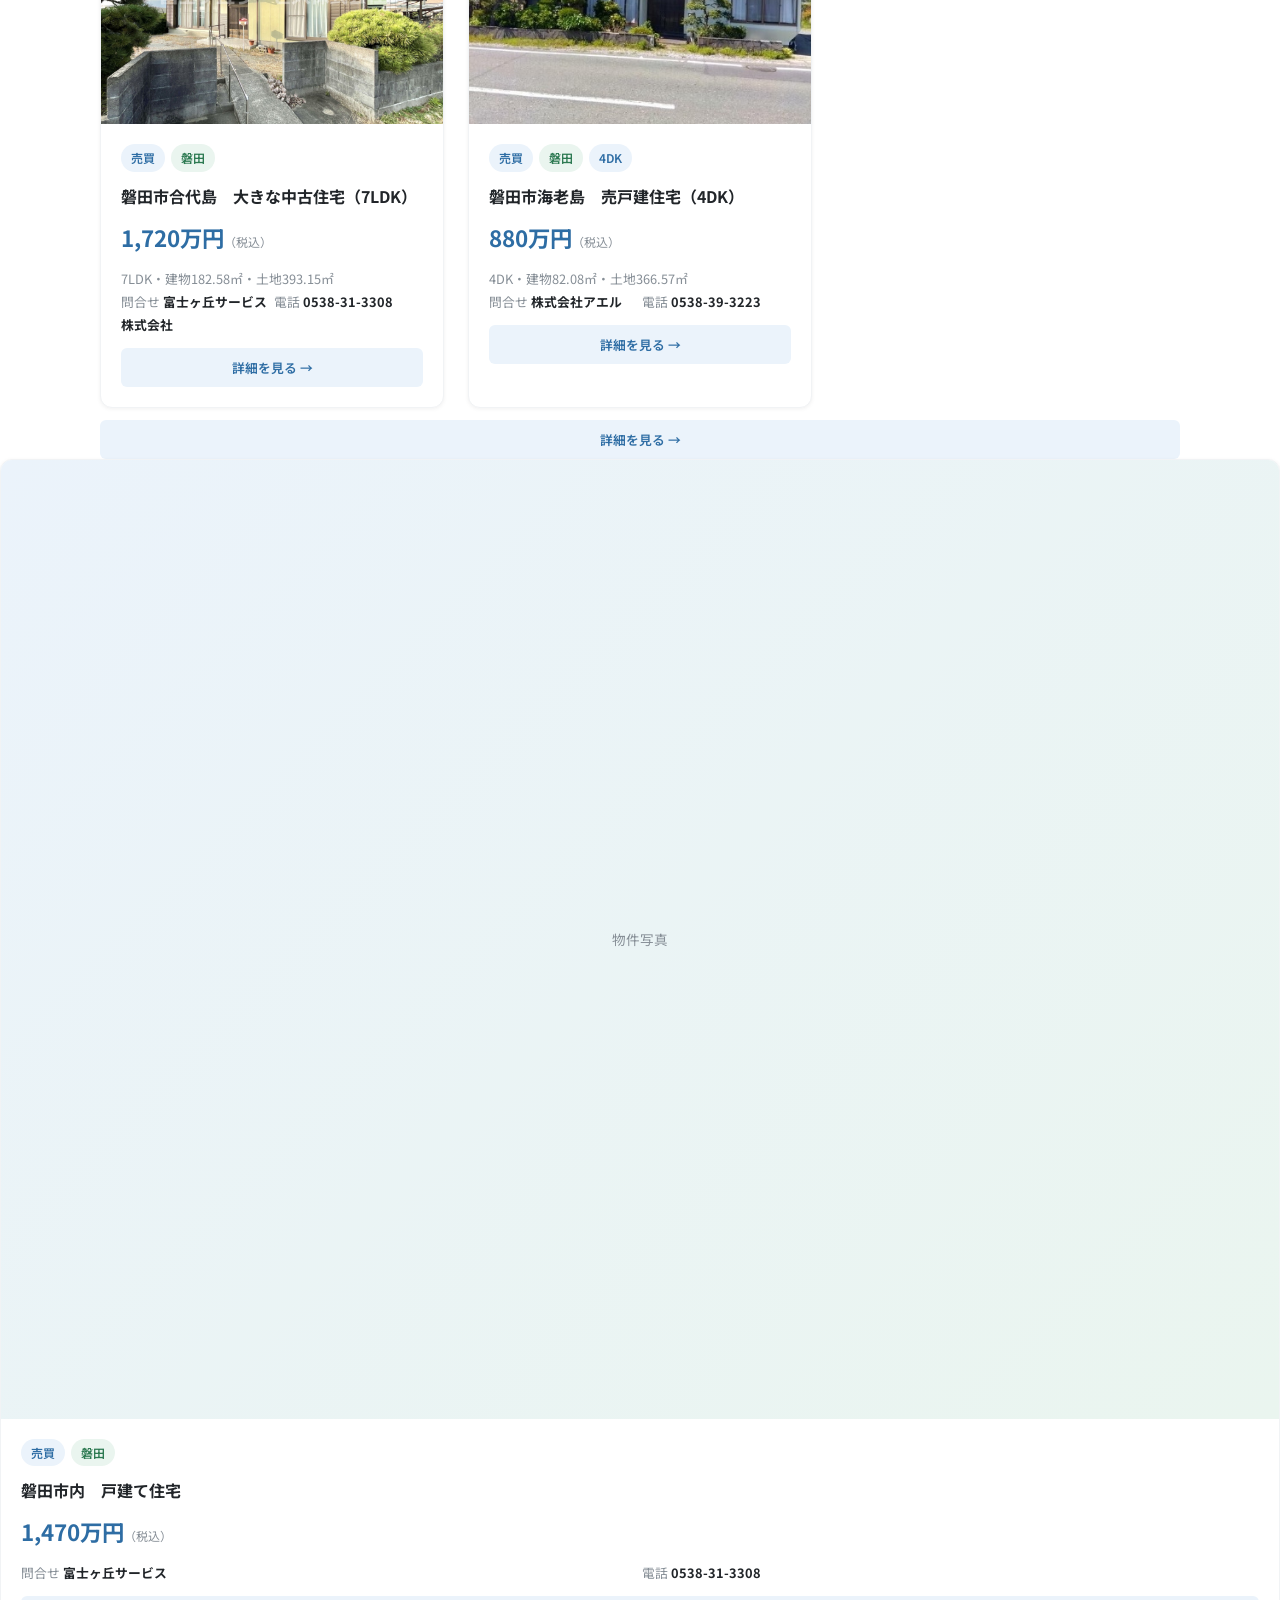
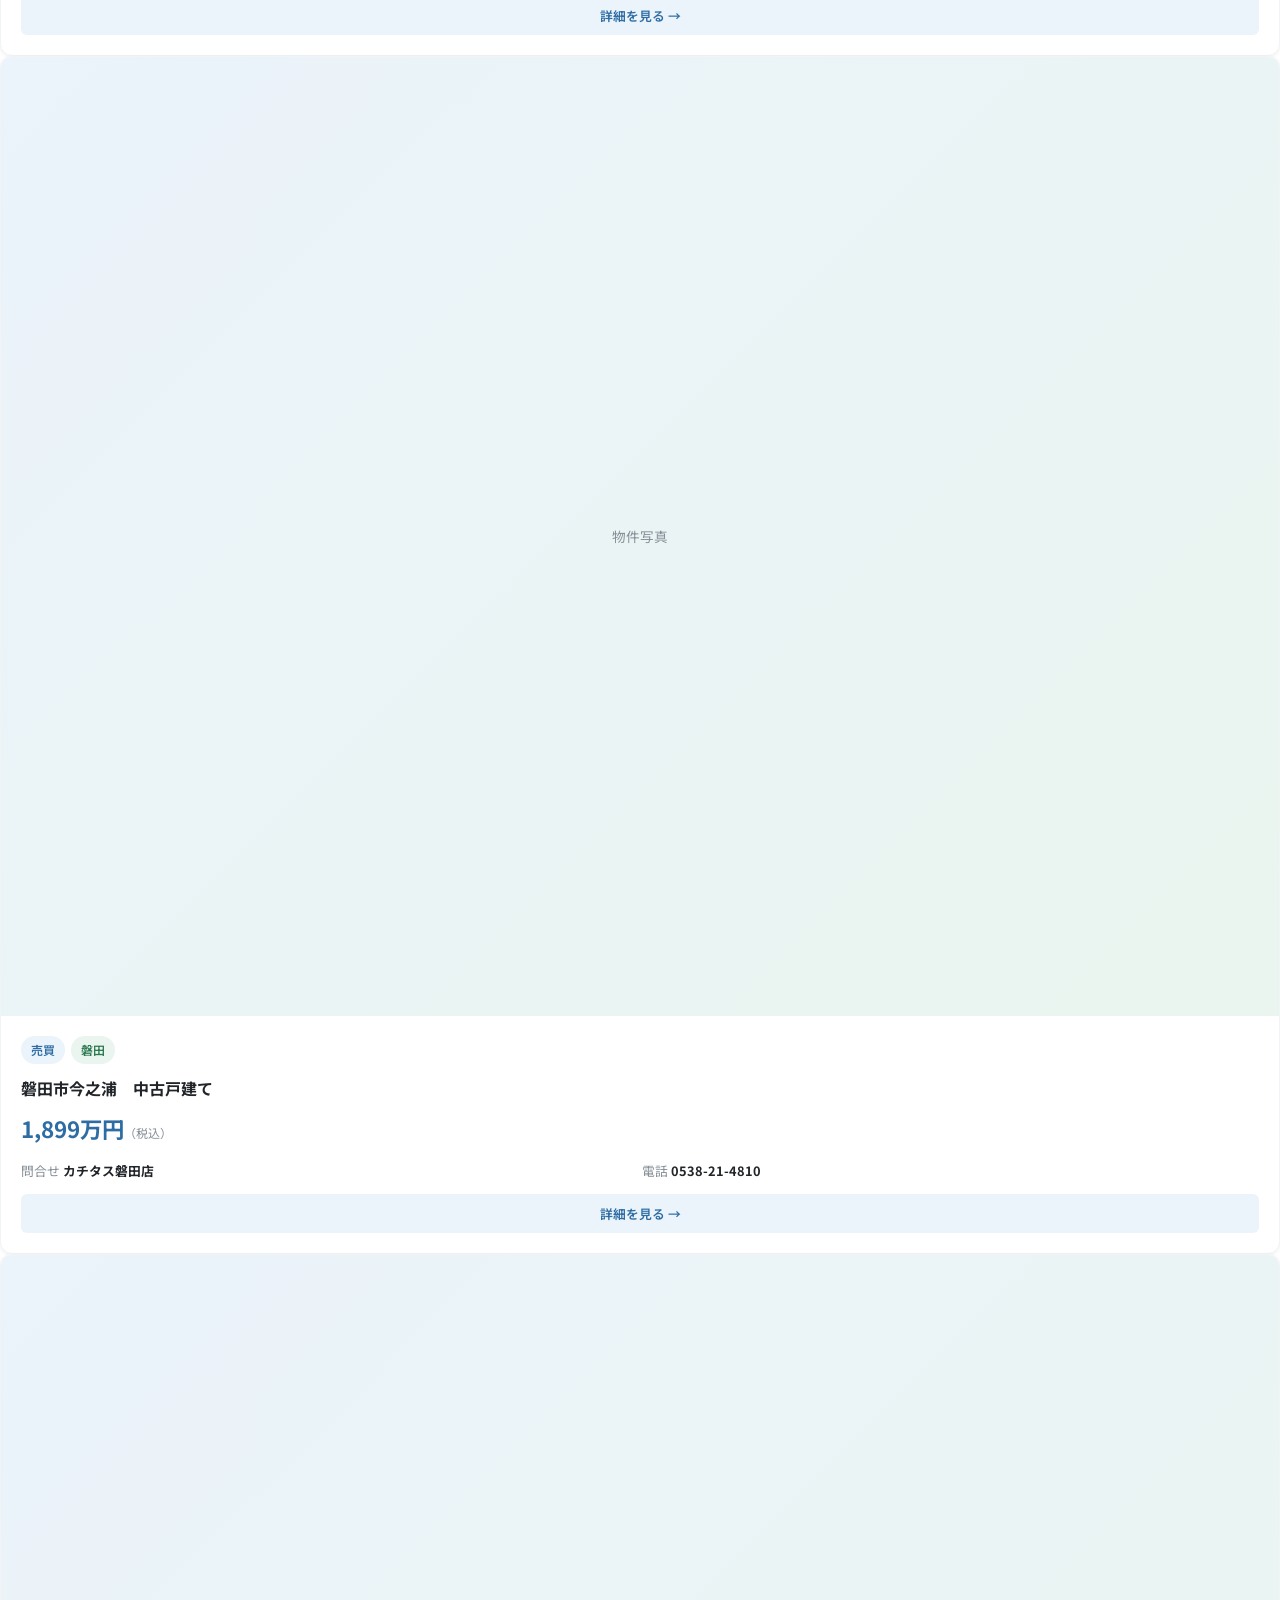
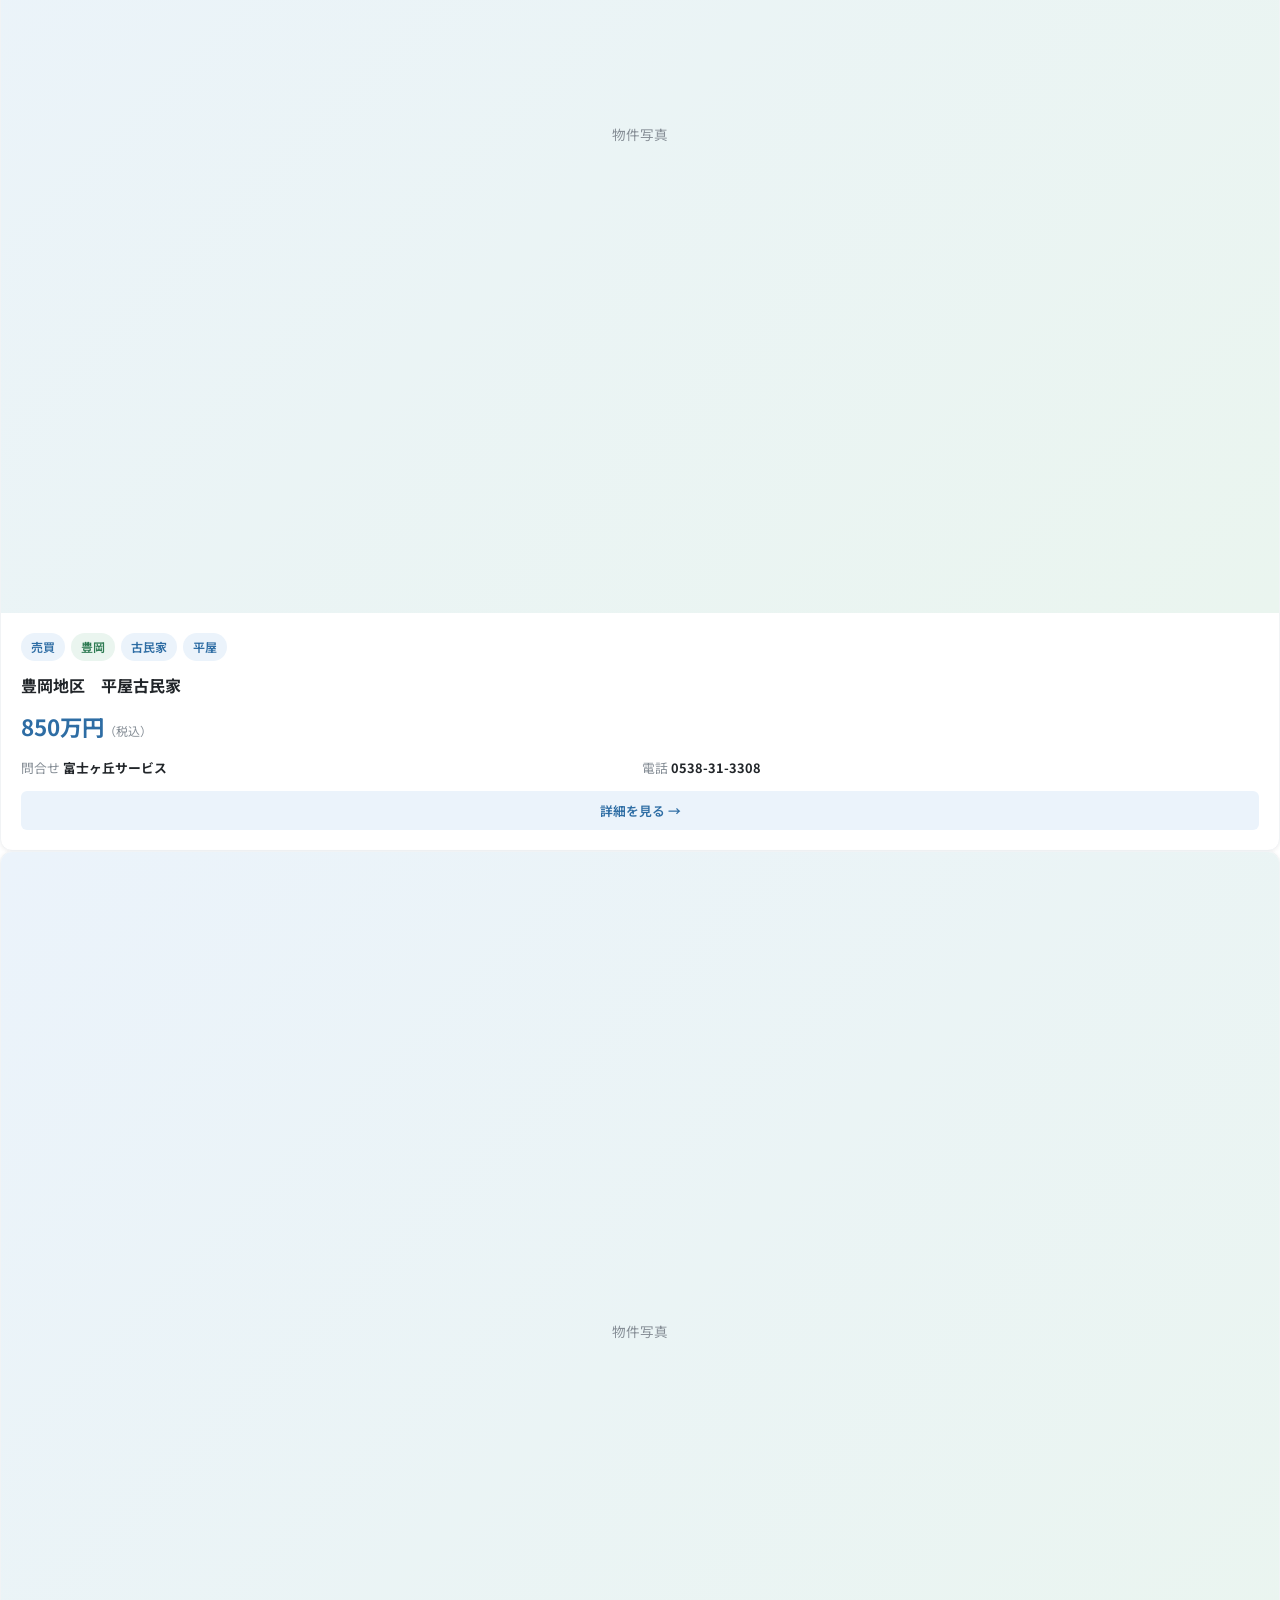
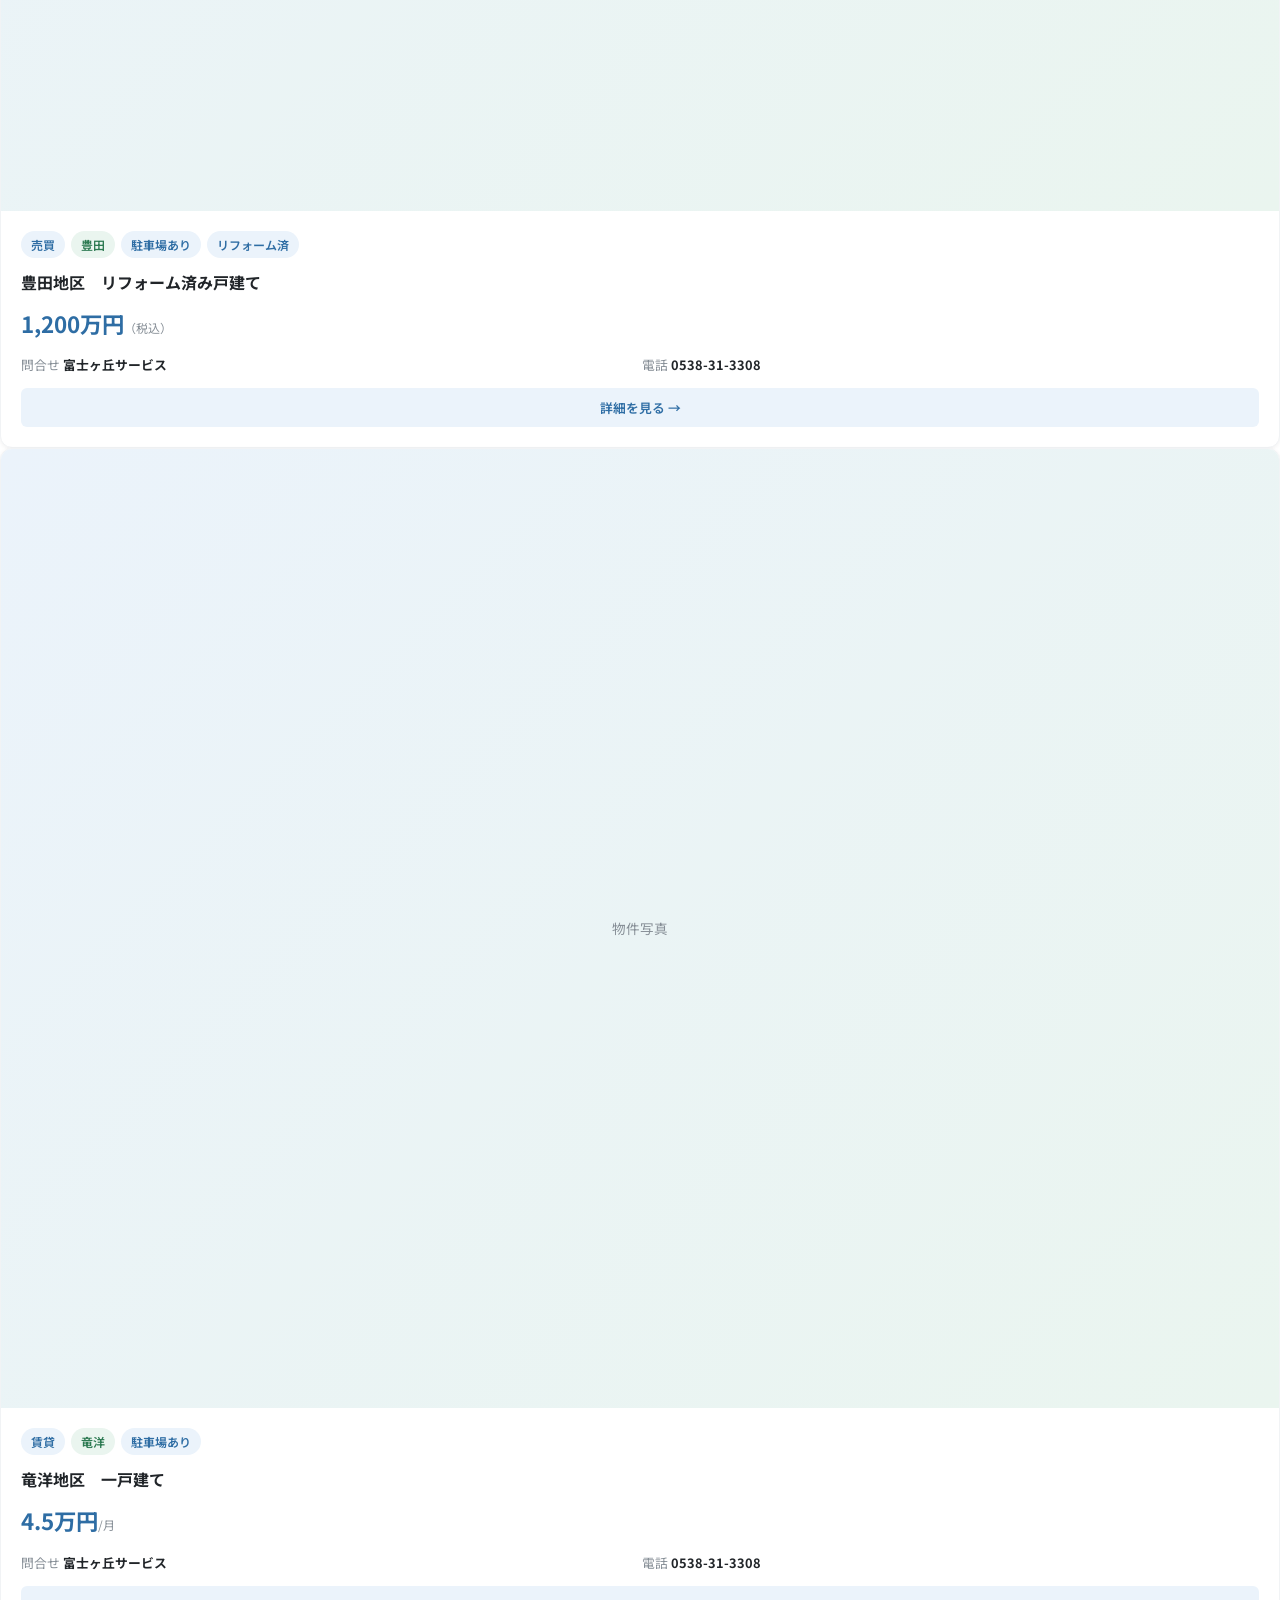
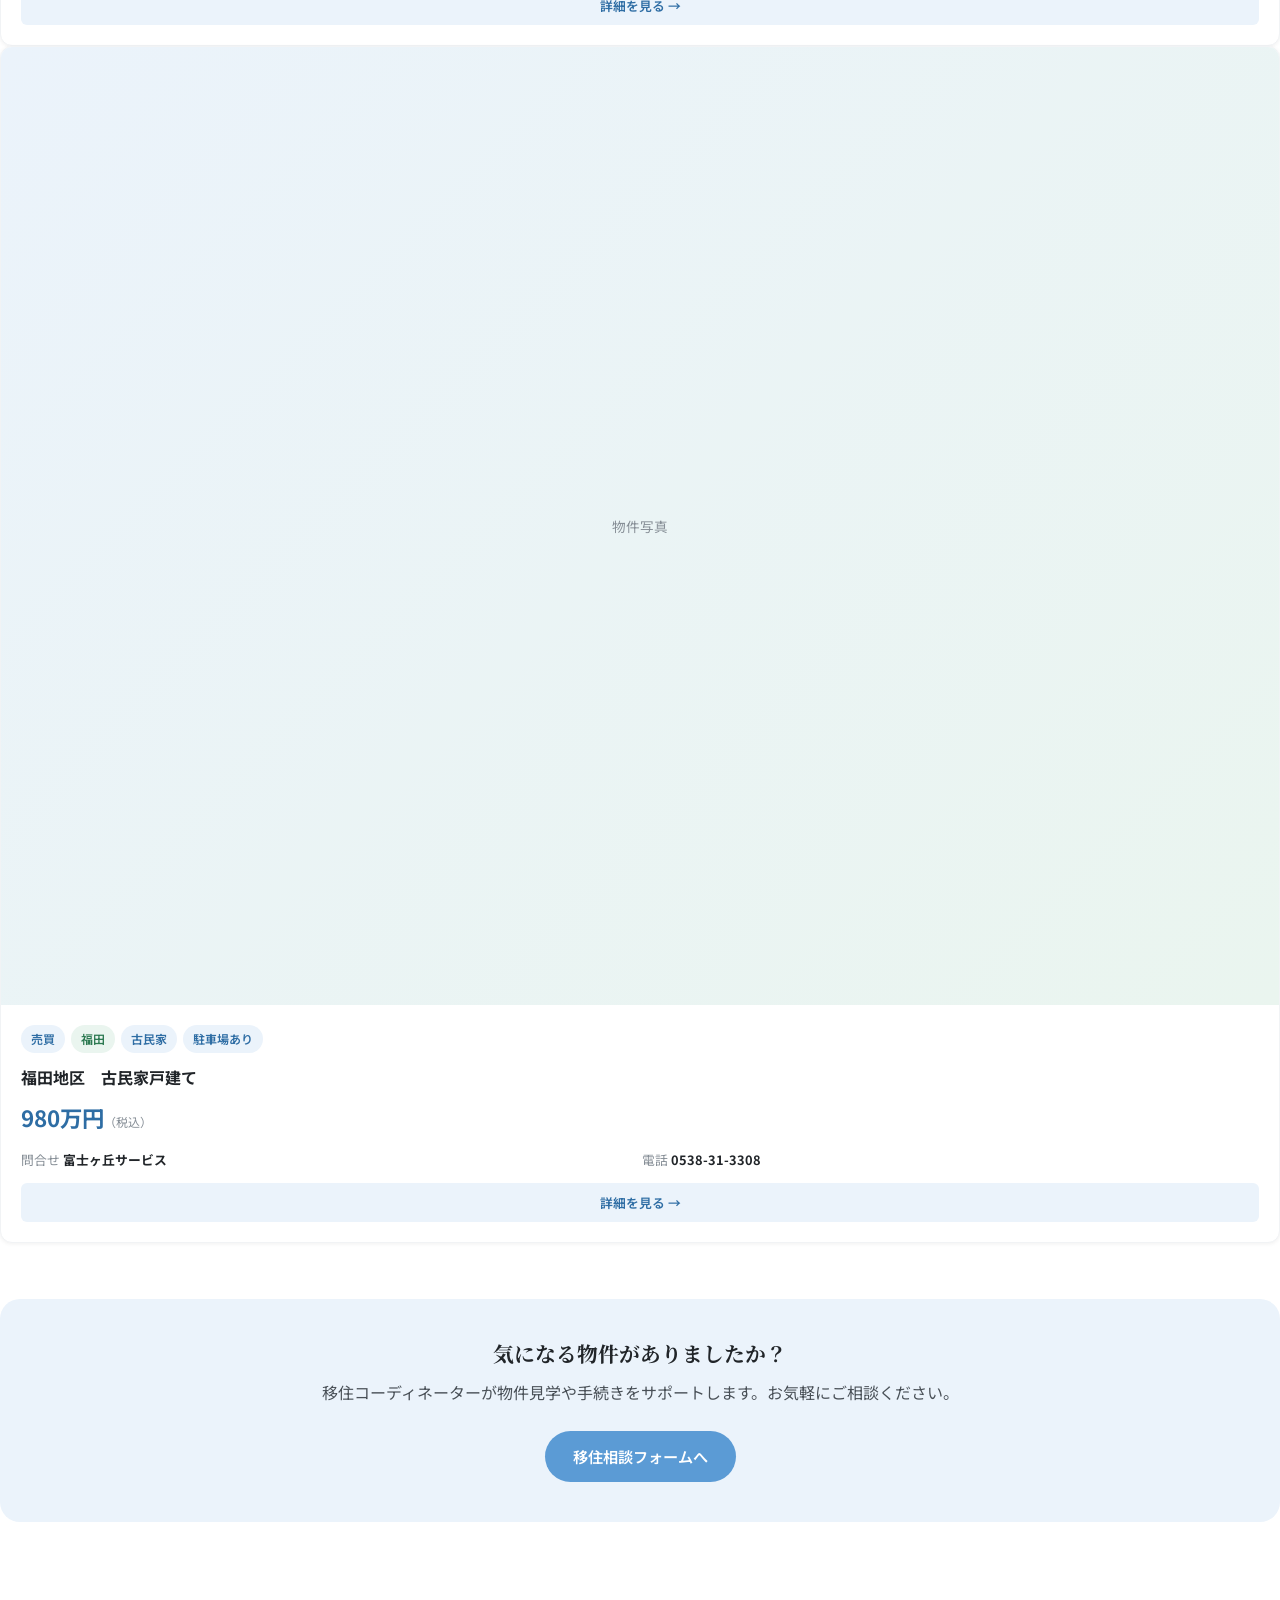
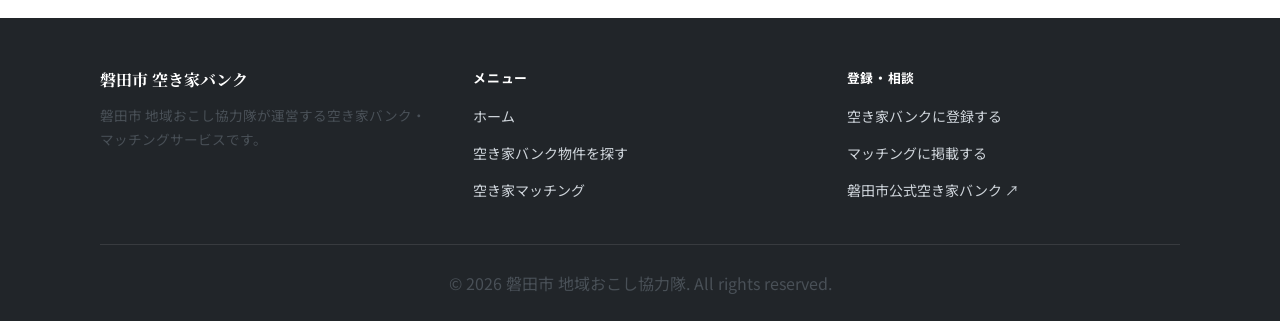
==== commit 9db938c3: "prop-03" ====
--- a/akiya-bank.html
+++ b/akiya-bank.html
@@ -375,24 +375,28 @@
           <div class="card prop-card fade-up"
             data-area="iwata"
             data-cat="sale"
-            data-price="2300"
-            data-sort-date="20260601"
-            onclick="location.href='akiya-detail.html?id=prop-02'">
+            data-price="880"
+            data-sort-date="20260610"
+            onclick="location.href='akiya-detail.html?id=prop-03'">
             <div class="card-img-placeholder" style="padding:0;overflow:hidden;">
-              <img src="images/akiya/prop-02/01_外観.jpg" alt="磐田市新貝1丁目 中古住宅" style="width:100%;height:100%;object-fit:cover;">
+              <img src="images/akiya/prop-03/02_外観.jpg" alt="磐田市海老島 中古住宅" style="width:100%;height:100%;object-fit:cover;">
             </div>
             <div class="card-body">
               <div class="prop-tags">
                 <span class="tag">売買</span>
                 <span class="tag-green tag">磐田</span>
-                <span class="tag">4LDK</span>
-                <span class="tag">築浅</span>
-              </div>
-              <div class="prop-title">磐田市新貝1丁目　中古戸建住宅（4LDK）</div>
-              <div class="prop-price">2,300万円<small>（税込）</small></div>
-              <div class="prop-spec">4LDK・建物115.92㎡・土地274.4㎡</div>
+                <span class="tag">4DK</span>
+              </div>
+              <div class="prop-title">磐田市海老島　売戸建住宅（4DK）</div>
+              <div class="prop-price">880万円<small>（税込）</small></div>
+              <div class="prop-spec">4DK・建物82.08㎡・土地366.57㎡</div>
               <div class="prop-specs">
-                <div class="prop-spec">問合せ <strong>松屋不動産販売株式会社</strong></div>
+                <div class="prop-spec">問合せ <strong>株式会社アエル</strong></div>
+                <div class="prop-spec">電話 <strong>0538-39-3223</strong></div>
+              </div>
+              <div class="prop-detail-link">詳細を見る →</div>
+            </div>
+          </div>
                 <div class="prop-spec">電話 <strong>053-401-6610</strong></div>
               </div>
               <div class="prop-detail-link">詳細を見る →</div>
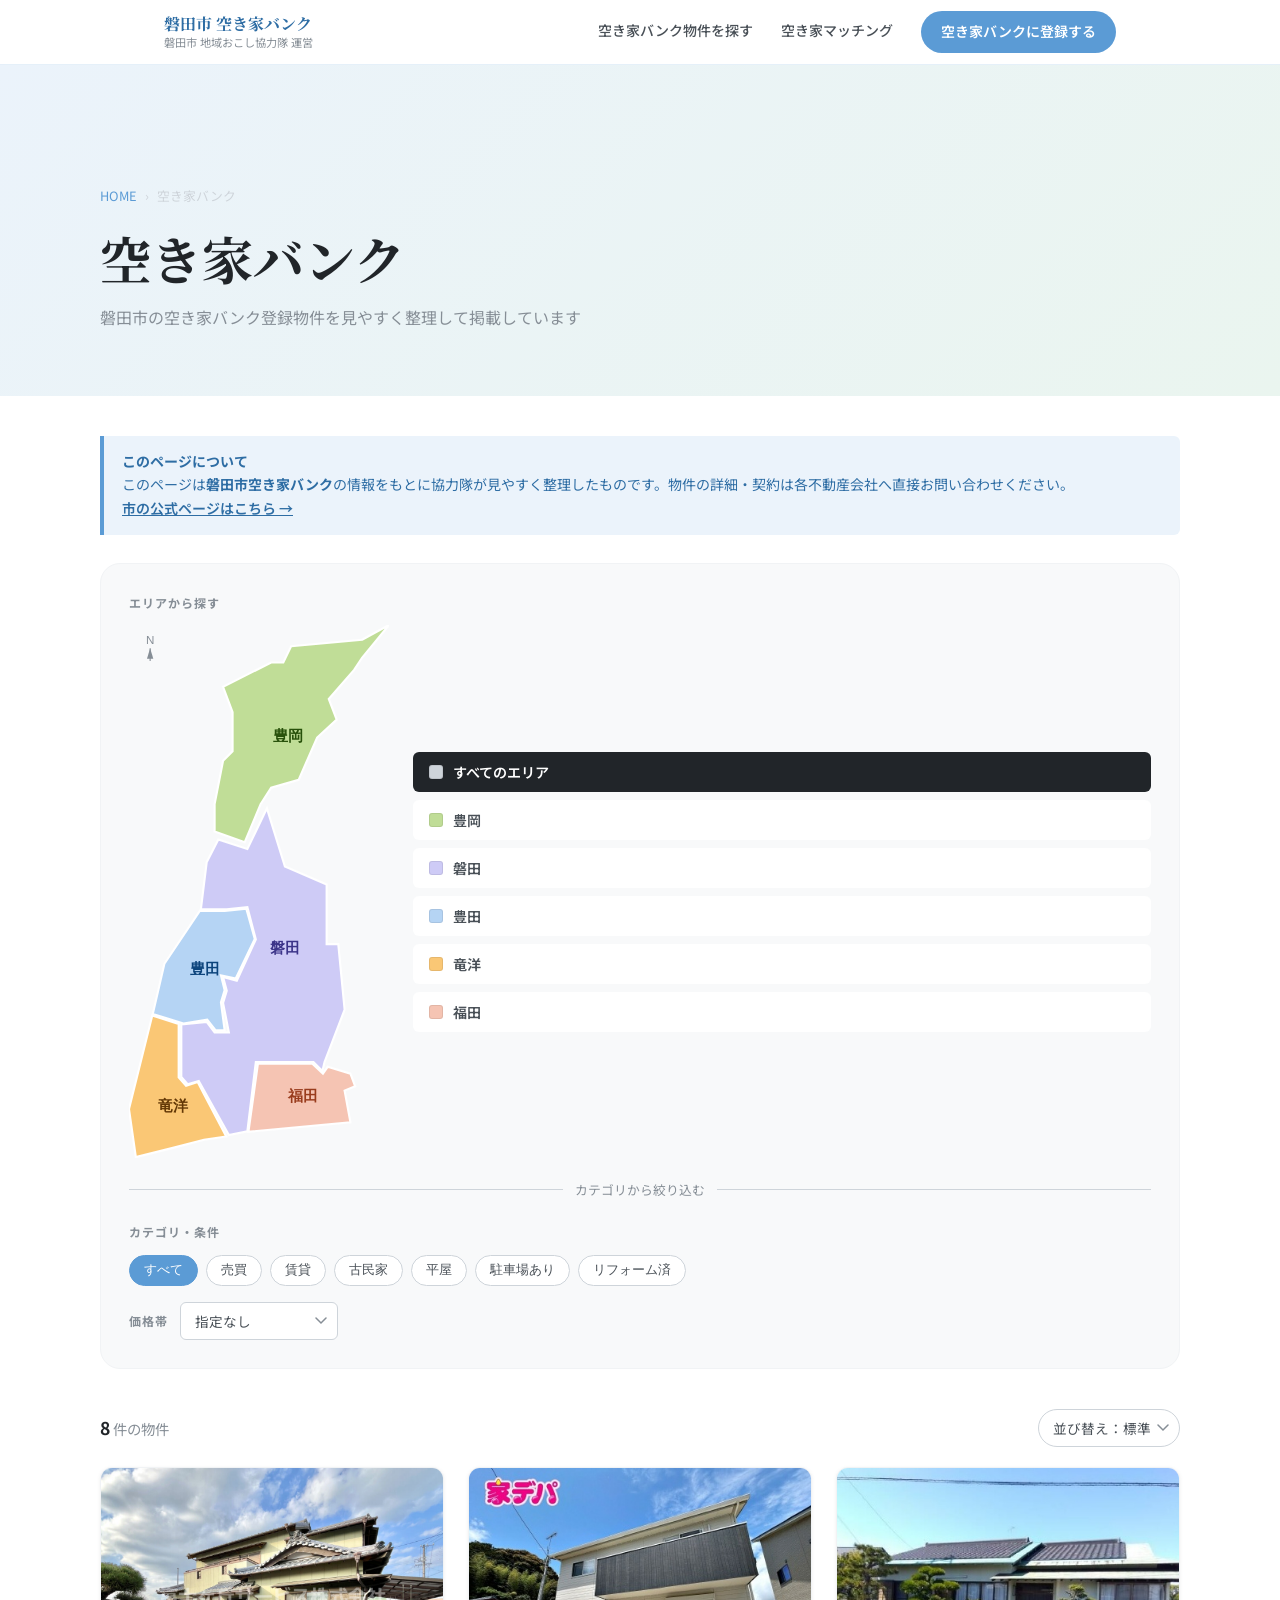
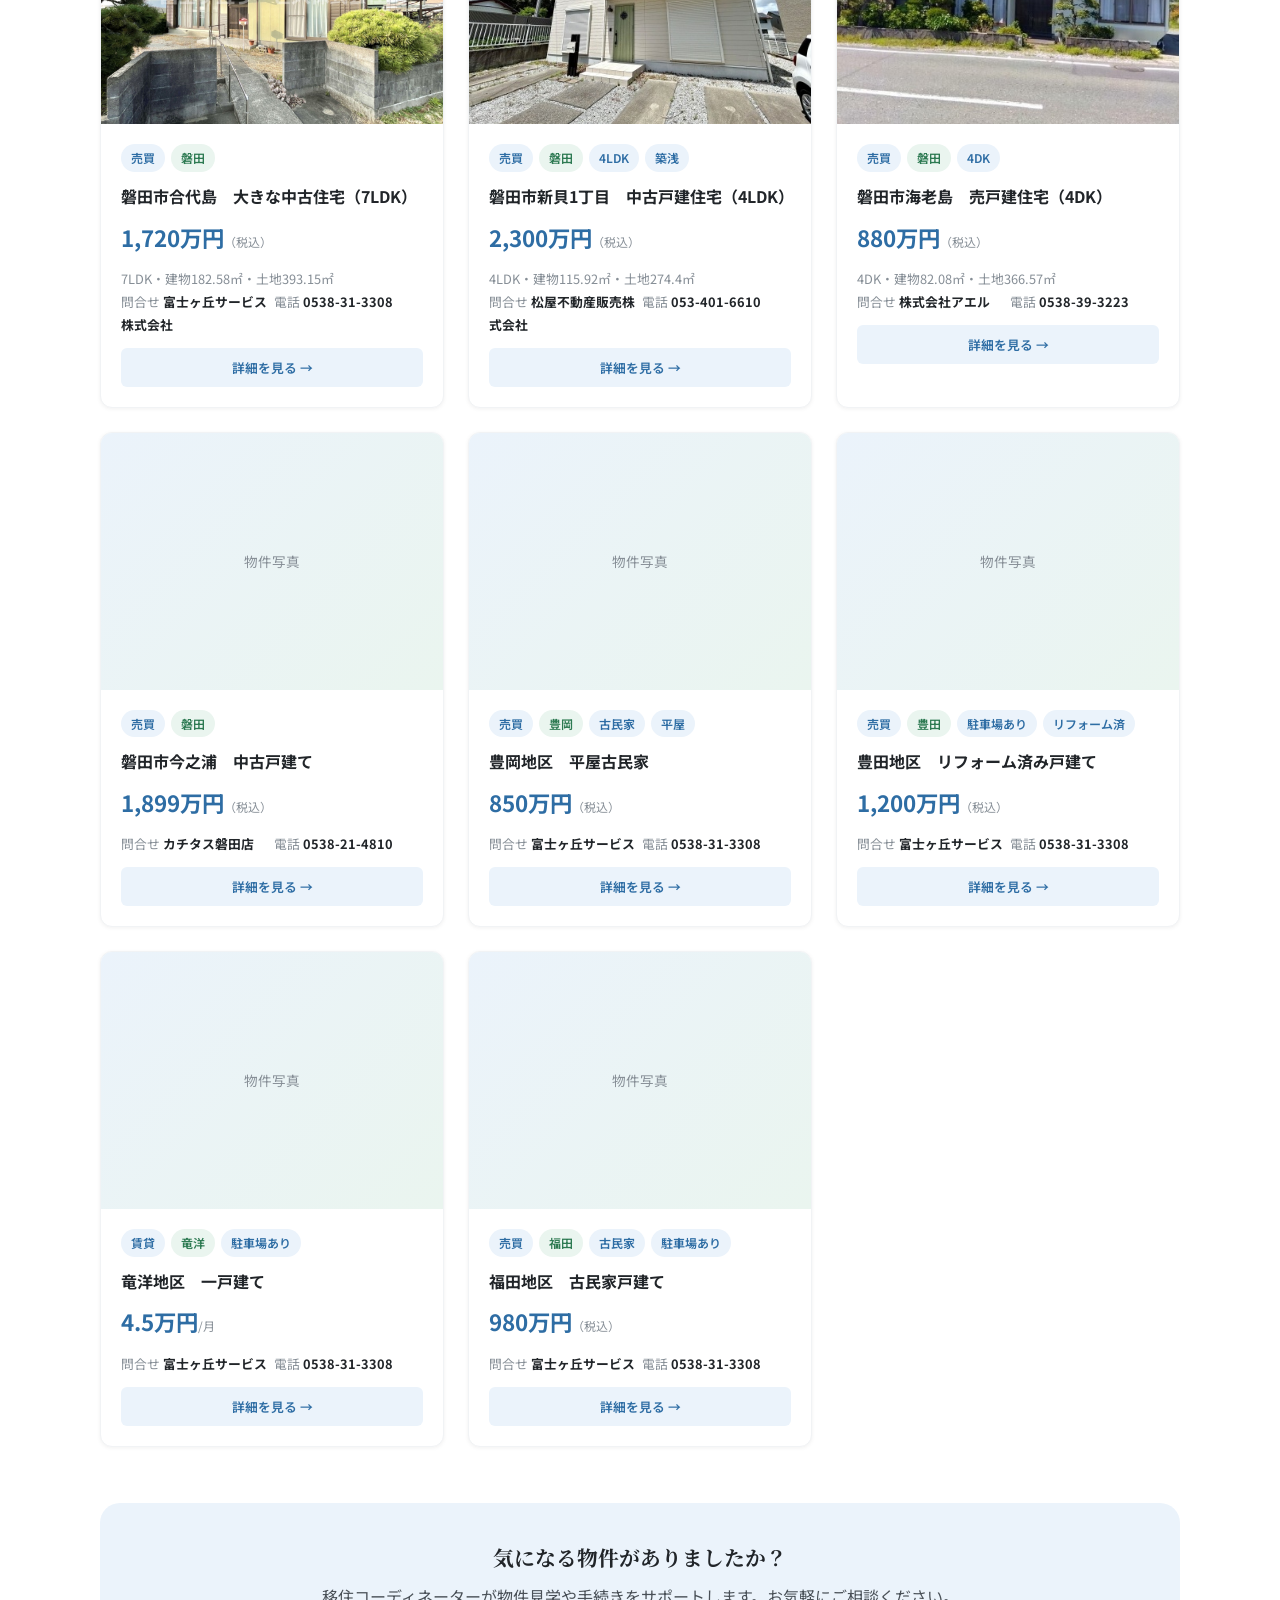
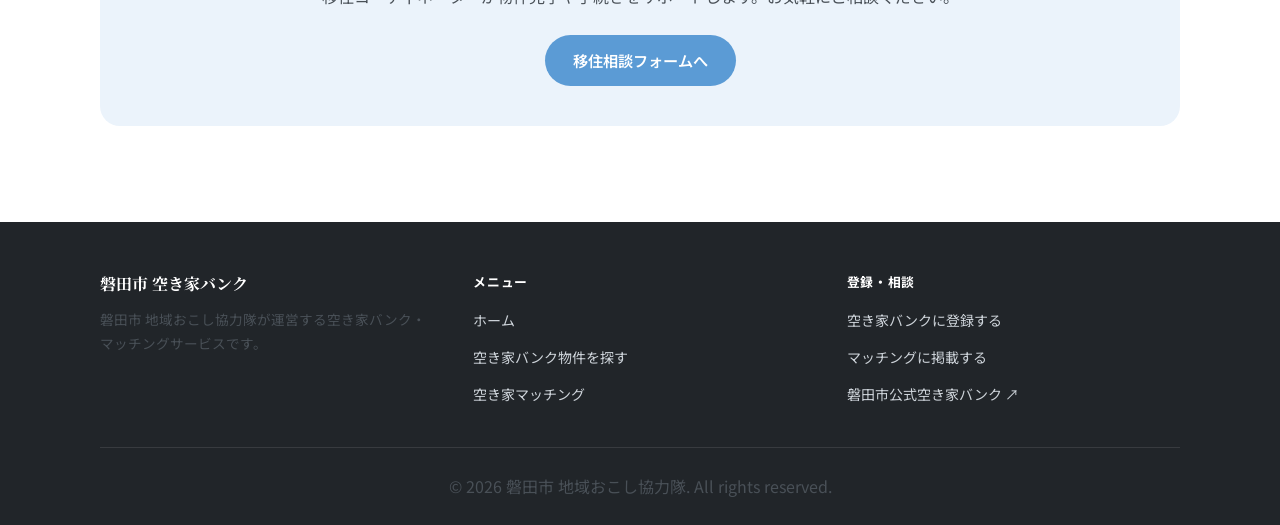
==== commit 69599b3e: "" ====
--- a/akiya-bank.html
+++ b/akiya-bank.html
@@ -372,7 +372,35 @@
           </div>
 
           <!-- 物件2 -->
-          <div class="card prop-card fade-up"
+          <div id="prop-02" class="card prop-card fade-up"
+            data-area="iwata"
+            data-cat="sale"
+            data-price="2300"
+            data-sort-date="20260601"
+            onclick="location.href='akiya-detail.html?id=prop-02'">
+            <div class="card-img-placeholder" style="padding:0;overflow:hidden;">
+              <img src="images/akiya/prop-02/01_外観.jpg" alt="磐田市新貝1丁目 中古住宅" style="width:100%;height:100%;object-fit:cover;">
+            </div>
+            <div class="card-body">
+              <div class="prop-tags">
+                <span class="tag">売買</span>
+                <span class="tag-green tag">磐田</span>
+                <span class="tag">4LDK</span>
+                <span class="tag">築浅</span>
+              </div>
+              <div class="prop-title">磐田市新貝1丁目　中古戸建住宅（4LDK）</div>
+              <div class="prop-price">2,300万円<small>（税込）</small></div>
+              <div class="prop-spec">4LDK・建物115.92㎡・土地274.4㎡</div>
+              <div class="prop-specs">
+                <div class="prop-spec">問合せ <strong>松屋不動産販売株式会社</strong></div>
+                <div class="prop-spec">電話 <strong>053-401-6610</strong></div>
+              </div>
+              <div class="prop-detail-link">詳細を見る →</div>
+            </div>
+          </div>
+ 
+          <!-- 物件3 -->
+          <div id="prop-03" class="card prop-card fade-up"
             data-area="iwata"
             data-cat="sale"
             data-price="880"
@@ -393,34 +421,6 @@
               <div class="prop-specs">
                 <div class="prop-spec">問合せ <strong>株式会社アエル</strong></div>
                 <div class="prop-spec">電話 <strong>0538-39-3223</strong></div>
-              </div>
-              <div class="prop-detail-link">詳細を見る →</div>
-            </div>
-          </div>
-                <div class="prop-spec">電話 <strong>053-401-6610</strong></div>
-              </div>
-              <div class="prop-detail-link">詳細を見る →</div>
-            </div>
-          </div>
-
-          <!-- 物件3 -->
-          <div class="card prop-card fade-up"
-            data-area="iwata"
-            data-cat="sale"
-            data-price="1470"
-            data-sort-date="20260510"
-            onclick="location.href='akiya-detail.html?id=prop-03'">
-            <div class="card-img-placeholder">物件写真</div>
-            <div class="card-body">
-              <div class="prop-tags">
-                <span class="tag">売買</span>
-                <span class="tag-green tag">磐田</span>
-              </div>
-              <div class="prop-title">磐田市内　戸建て住宅</div>
-              <div class="prop-price">1,470万円<small>（税込）</small></div>
-              <div class="prop-specs">
-                <div class="prop-spec">問合せ <strong>富士ヶ丘サービス</strong></div>
-                <div class="prop-spec">電話 <strong>0538-31-3308</strong></div>
               </div>
               <div class="prop-detail-link">詳細を見る →</div>
             </div>
